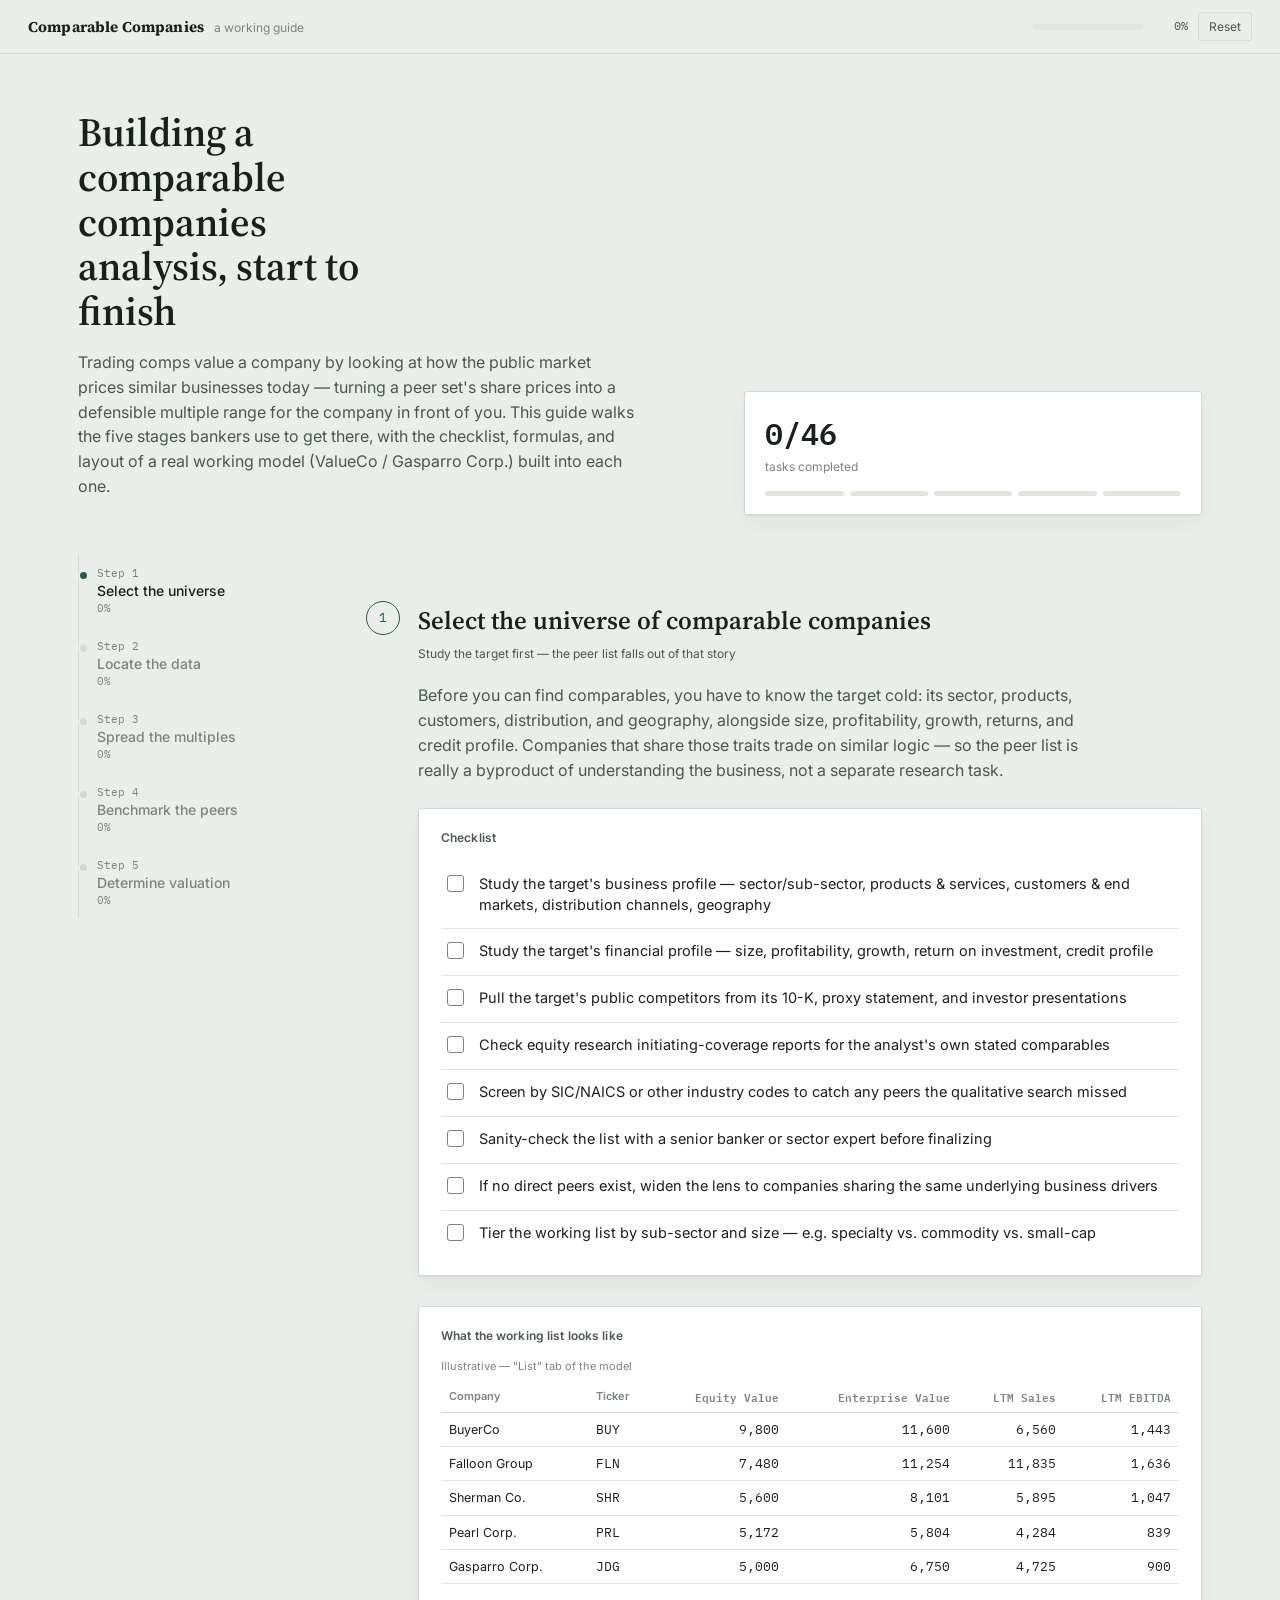
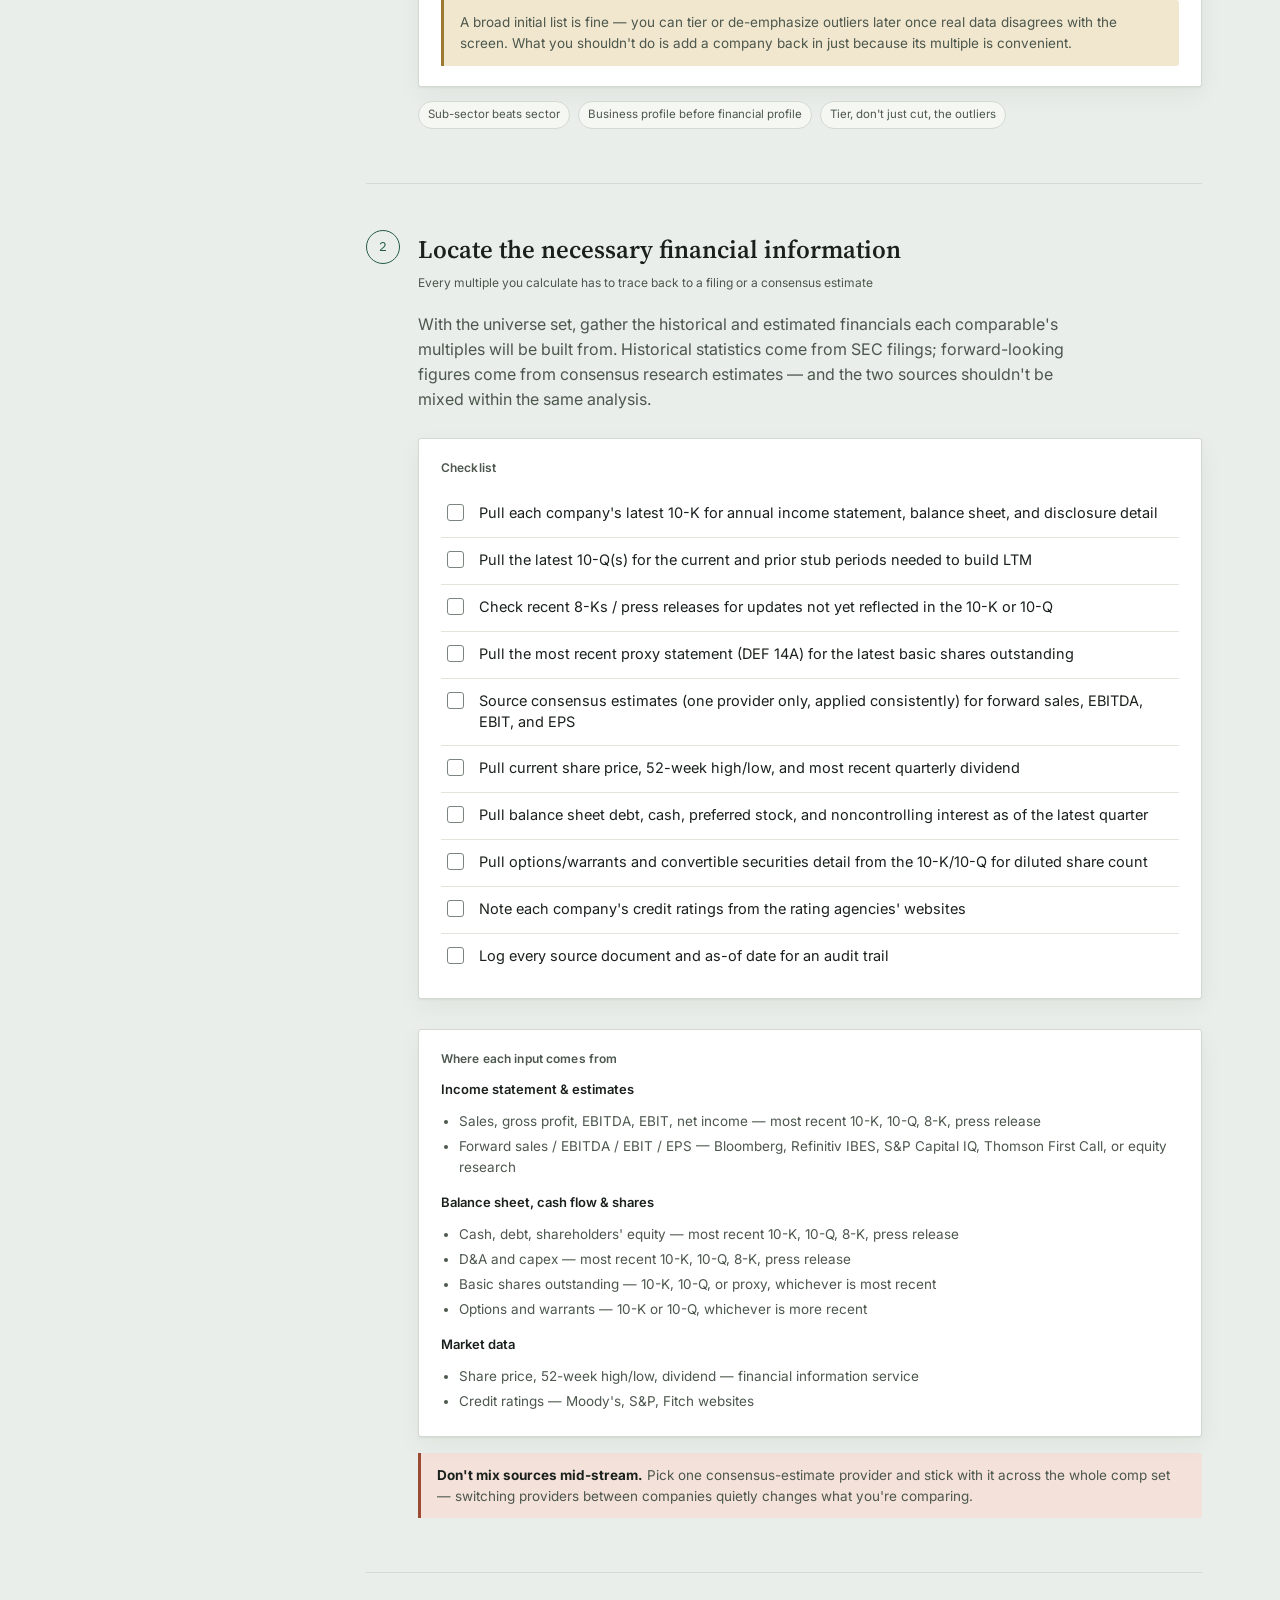
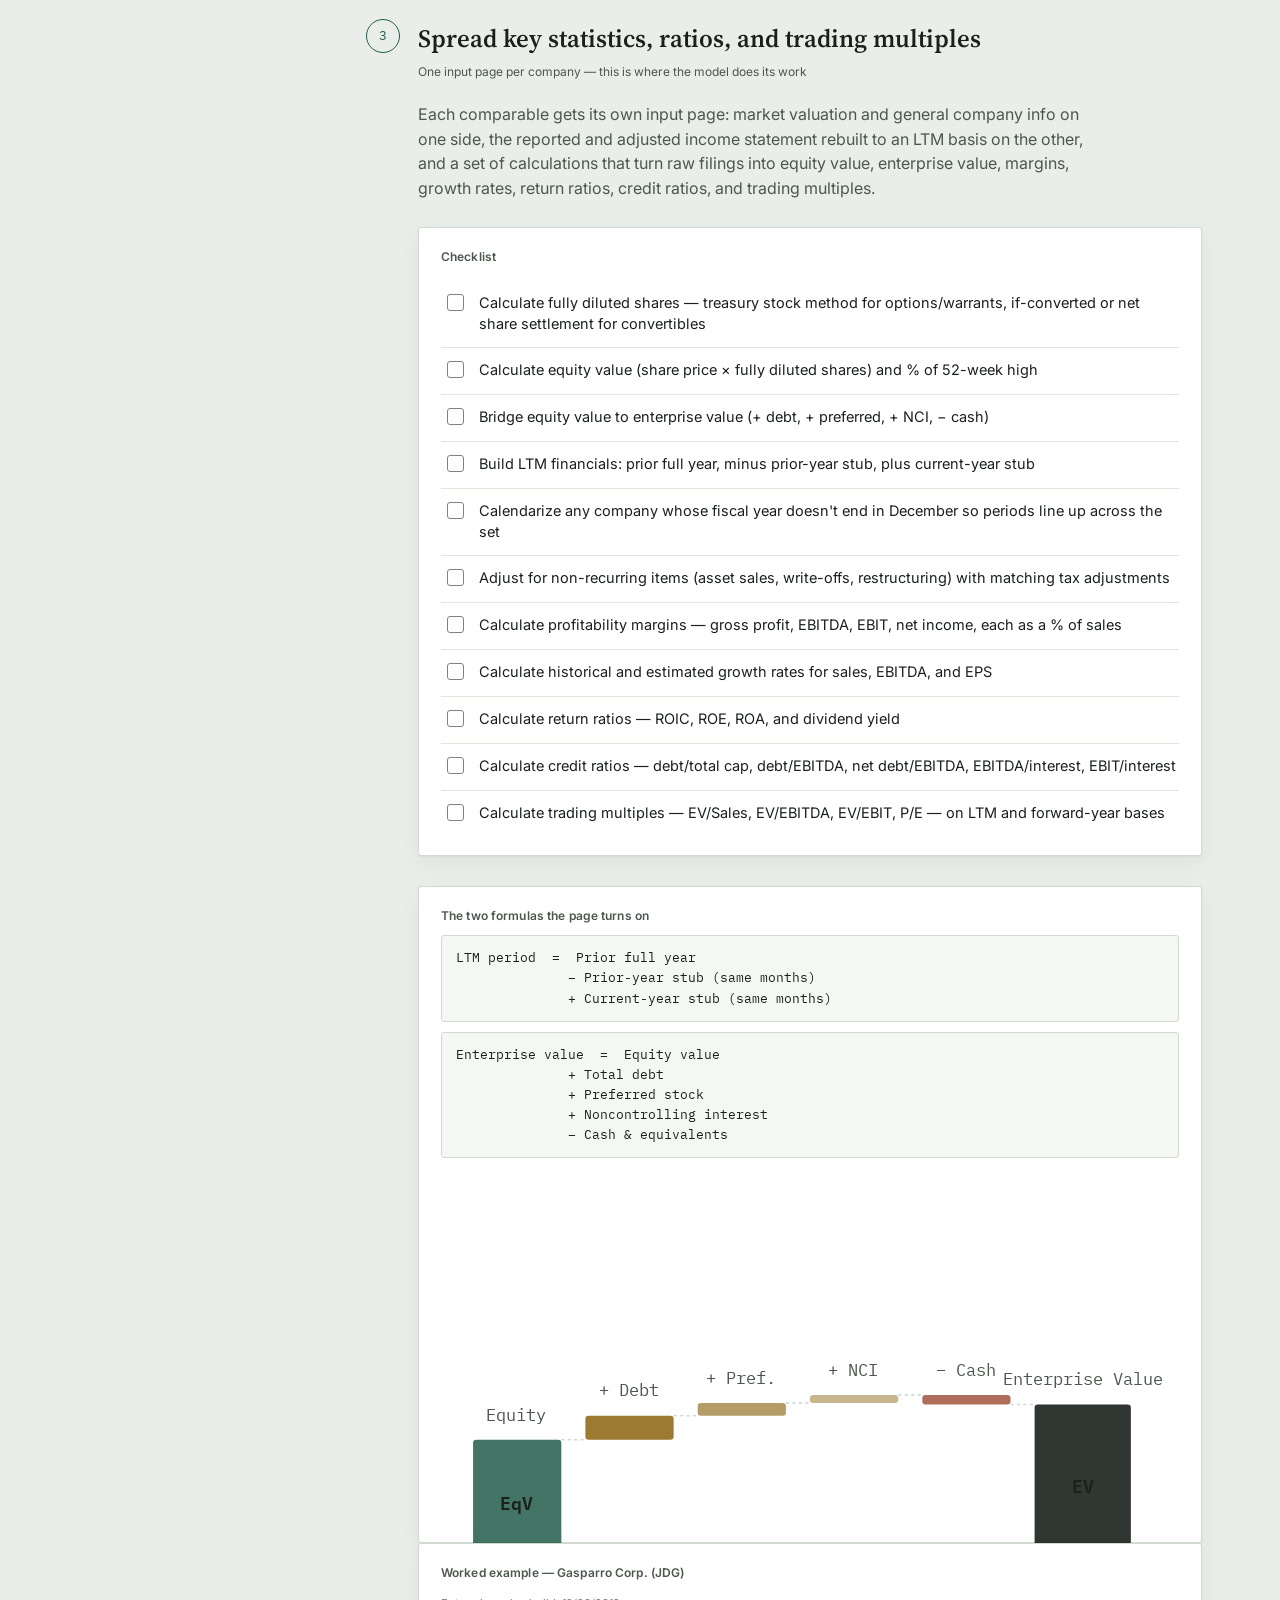
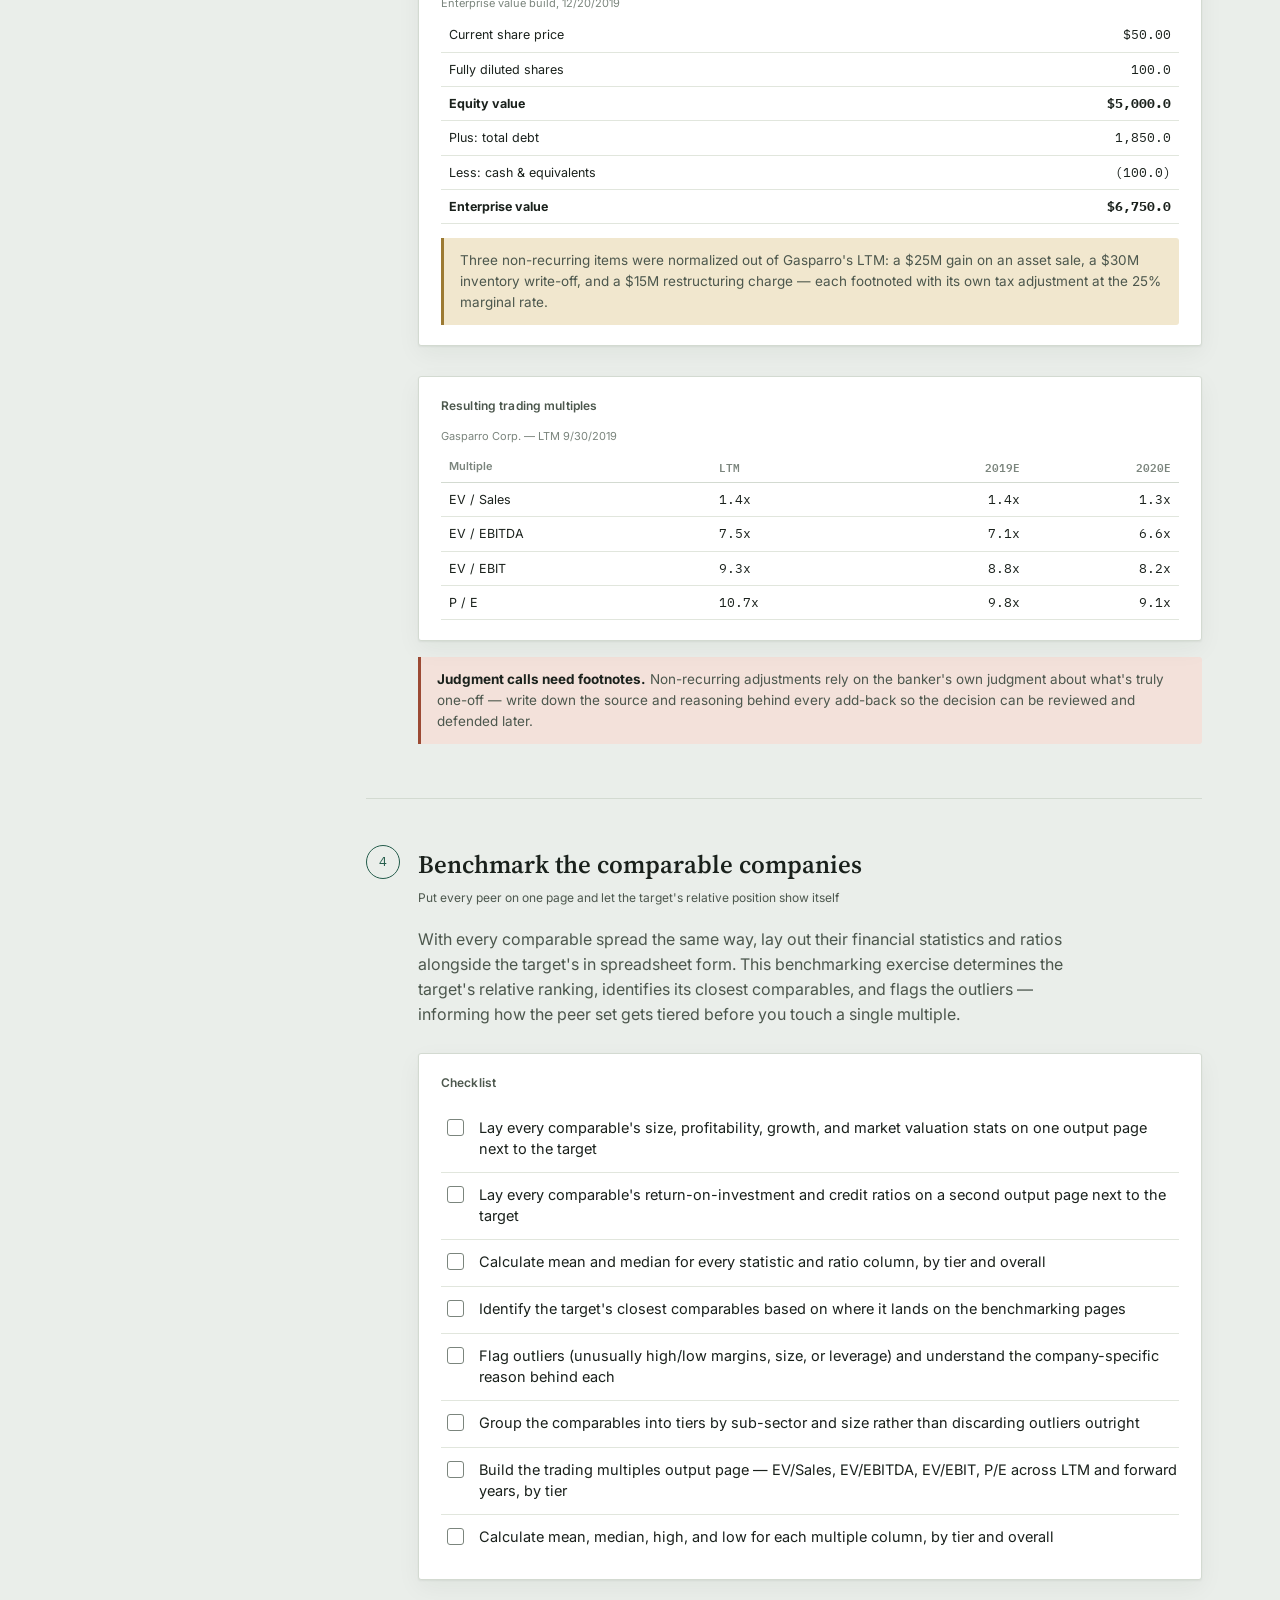
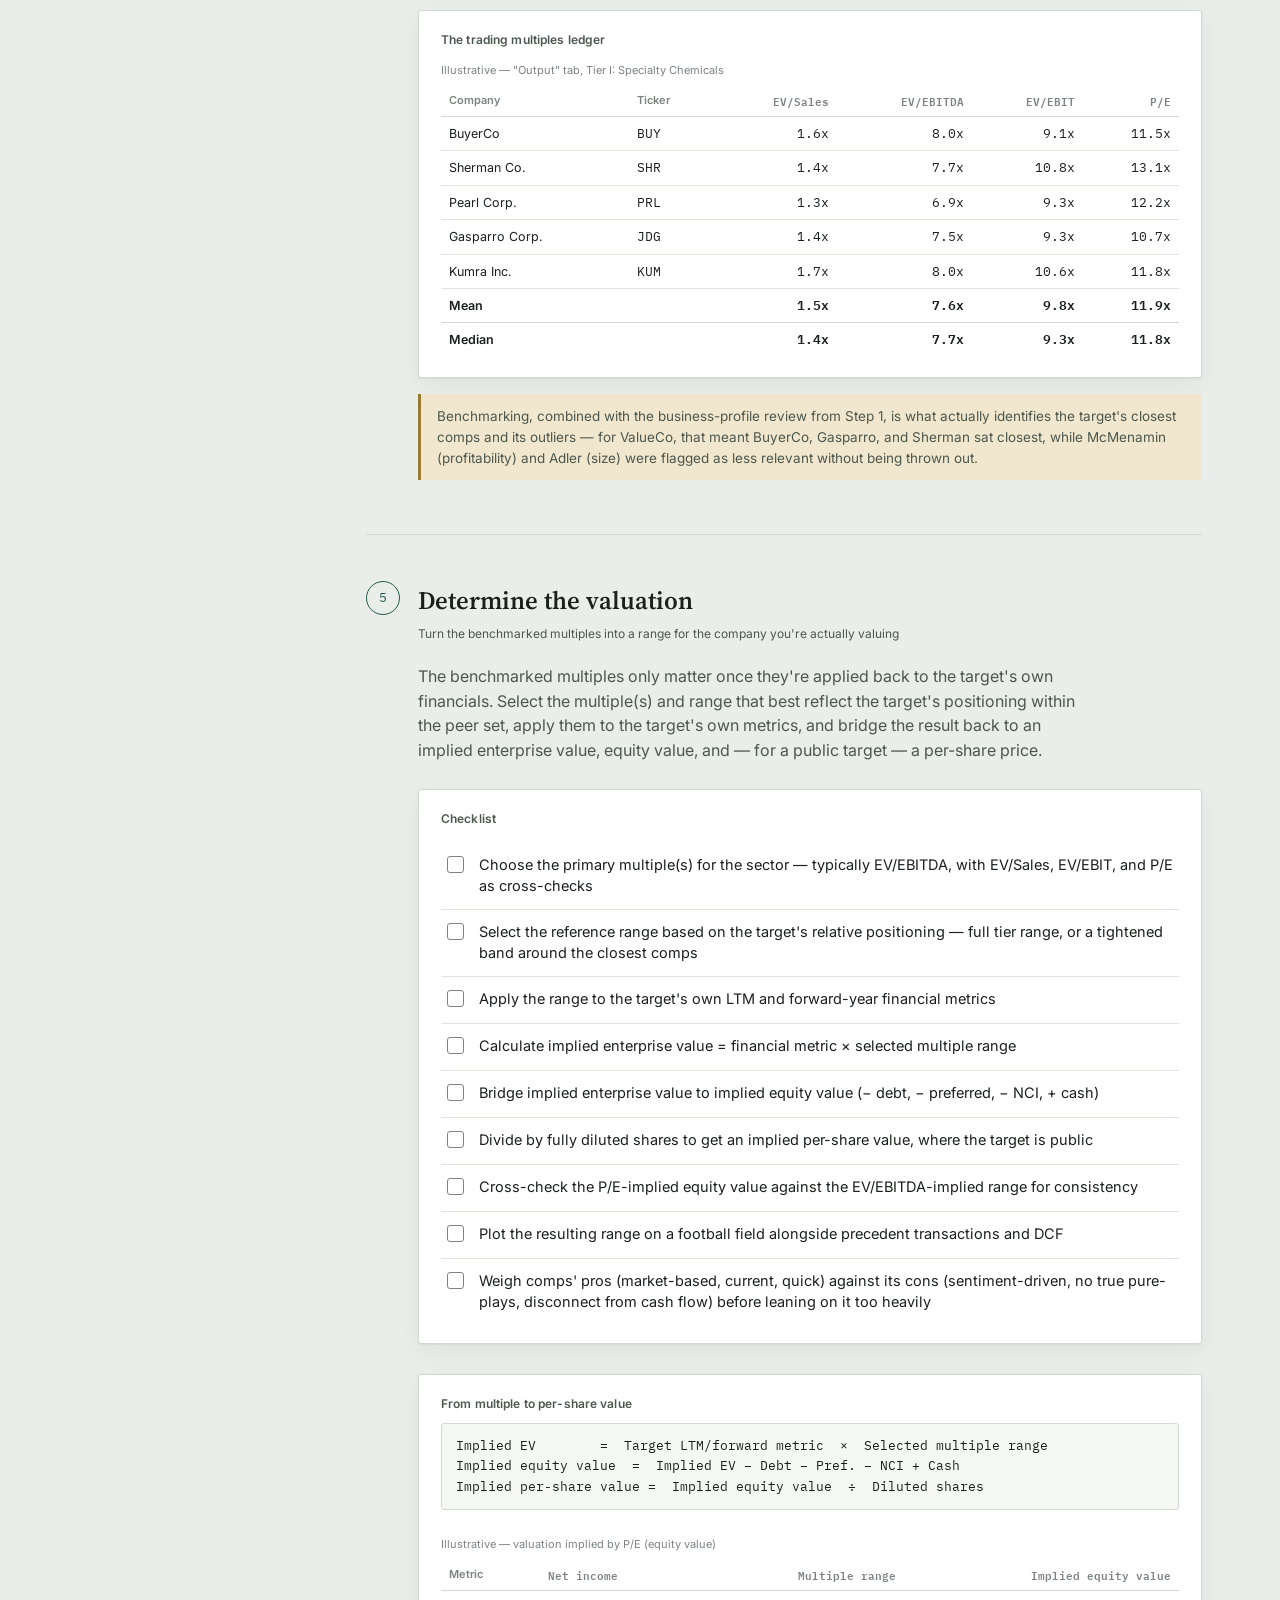
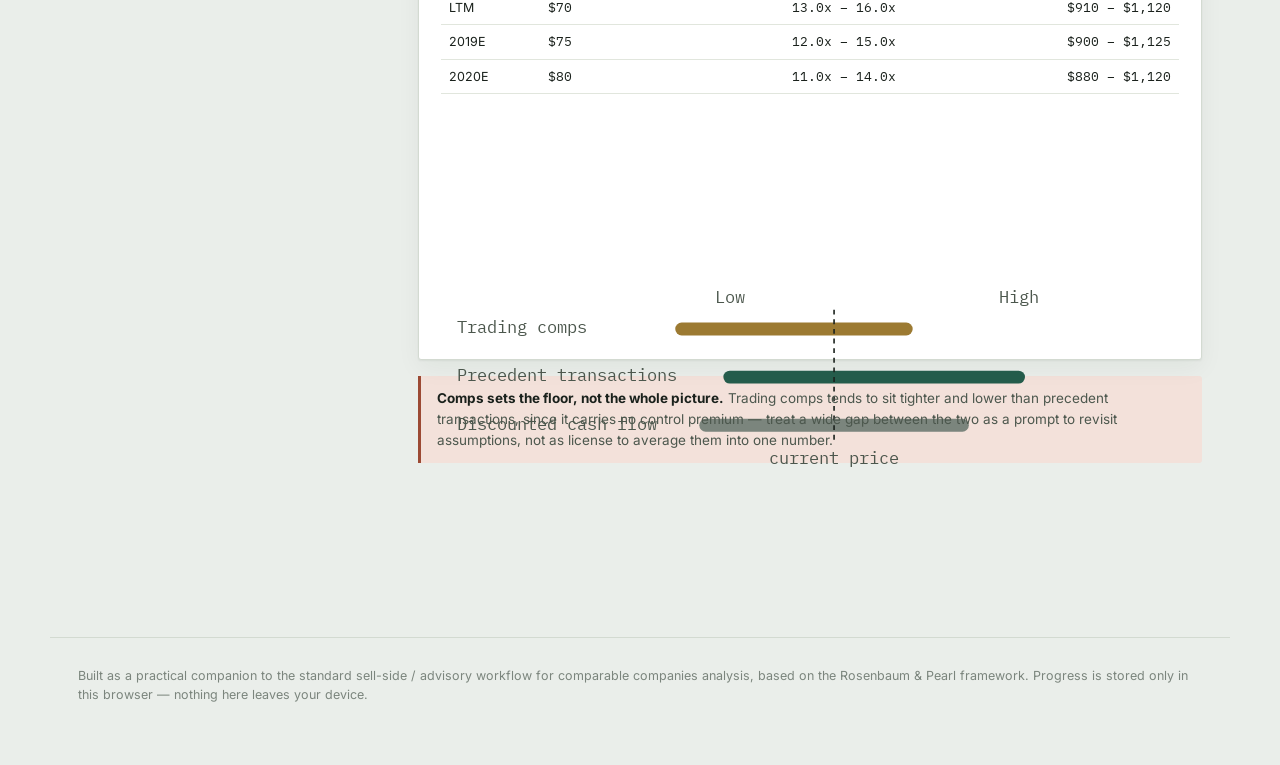
==== cca.html @ f73777c7 "Add files via upload" ====
<!DOCTYPE html>
<html lang="en">
<head>
<meta charset="UTF-8">
<meta name="viewport" content="width=device-width, initial-scale=1.0">
<title>Comparable Companies Analysis — A Working Guide</title>
<link rel="preconnect" href="https://fonts.googleapis.com">
<link rel="preconnect" href="https://fonts.gstatic.com" crossorigin>
<link href="https://fonts.googleapis.com/css2?family=Source+Serif+4:opsz,wght@8..60,400;8..60,500;8..60,600;8..60,700&family=IBM+Plex+Mono:wght@400;500;600&family=Inter:wght@400;500;600;700&display=swap" rel="stylesheet">
<style>

  :root{
    --paper:      #EAEEEA;
    --paper-2:    #F5F7F3;
    --panel:      #FFFFFF;
    --ink:        #1A211C;
    --ink-soft:   #4C574D;
    --muted:      #7B857D;
    --line:       #D3DAD1;
    --line-soft:  #E1E6DD;
    --accent:     #245C4B;
    --accent-ink: #FFFFFF;
    --accent-soft:#DCE9E2;
    --gold:       #9C7A32;
    --gold-soft:  #F1E7CE;
    --rust:       #9C4A34;
    --rust-soft:  #F3E1DA;
    --shadow:     0 1px 2px rgba(20,30,22,.06), 0 8px 24px rgba(20,30,22,.05);
    --radius:     3px;
  }

  :root:not([data-theme="light"]){
    @media (prefers-color-scheme: dark){
      --paper:      #12160F;
      --paper-2:    #171C15;
      --panel:      #1B211A;
      --ink:        #EAEFE8;
      --ink-soft:   #B7C1B4;
      --muted:      #7F8A7D;
      --line:       #2A322A;
      --line-soft:  #232A21;
      --accent:     #6FBE9F;
      --accent-ink: #0E1310;
      --accent-soft:#1F3D33;
      --gold:       #D3B15F;
      --gold-soft:  #332A15;
      --rust:       #D98E75;
      --rust-soft:  #3A241C;
      --shadow:     0 1px 2px rgba(0,0,0,.4), 0 8px 24px rgba(0,0,0,.35);
    }
  }
  :root[data-theme="dark"]{
    --paper:      #12160F;
    --paper-2:    #171C15;
    --panel:      #1B211A;
    --ink:        #EAEFE8;
    --ink-soft:   #B7C1B4;
    --muted:      #7F8A7D;
    --line:       #2A322A;
    --line-soft:  #232A21;
    --accent:     #6FBE9F;
    --accent-ink: #0E1310;
    --accent-soft:#1F3D33;
    --gold:       #D3B15F;
    --gold-soft:  #332A15;
    --rust:       #D98E75;
    --rust-soft:  #3A241C;
    --shadow:     0 1px 2px rgba(0,0,0,.4), 0 8px 24px rgba(0,0,0,.35);
  }

  *{ box-sizing: border-box; }
  html{ scroll-behavior: smooth; }
  body{
    margin:0;
    background: var(--paper);
    color: var(--ink);
    font-family: 'Inter', -apple-system, BlinkMacSystemFont, sans-serif;
    line-height: 1.55;
    -webkit-font-smoothing: antialiased;
  }
  ::selection{ background: var(--accent-soft); }

  h1,h2,h3,h4{
    font-family: 'Source Serif 4', Georgia, 'Times New Roman', serif;
    font-weight: 600;
    color: var(--ink);
    margin: 0;
  }
  .mono{
    font-family: 'IBM Plex Mono', ui-monospace, Menlo, Consolas, monospace;
    font-variant-numeric: tabular-nums;
  }
  a{ color: var(--accent); }
  button{ font-family: inherit; }

  /* ---------- top bar ---------- */
  .topbar{
    position: sticky; top:0; z-index: 50;
    display:flex; align-items:center; justify-content:space-between;
    gap: 16px;
    padding: 12px 28px;
    background: color-mix(in srgb, var(--paper) 88%, transparent);
    backdrop-filter: blur(8px);
    border-bottom: 1px solid var(--line);
  }
  .topbar-brand{ display:flex; align-items:baseline; gap:10px; }
  .topbar-brand .mark{
    font-family:'Source Serif 4', serif; font-weight:700; font-size: 15px;
    letter-spacing: .01em;
  }
  .topbar-brand .sub{ font-size:12px; color: var(--muted); }
  .topbar-progress{ display:flex; align-items:center; gap:10px; min-width: 220px; }
  .topbar-progress .track{
    flex:1; height:6px; border-radius: 4px; background: var(--line-soft);
    overflow:hidden;
  }
  .topbar-progress .fill{
    height:100%; width:0%; background: var(--accent);
    transition: width .35s ease;
  }
  .topbar-progress .pct{ font-family:'IBM Plex Mono',monospace; font-size:12px; color: var(--ink-soft); min-width: 34px; text-align:right; }
  .reset-btn{
    border:1px solid var(--line); background: transparent; color: var(--ink-soft);
    font-size: 12px; padding: 6px 10px; border-radius: var(--radius); cursor:pointer;
  }
  .reset-btn:hover{ border-color: var(--muted); color: var(--ink); }

  /* ---------- hero ---------- */
  .hero{
    max-width: 1180px; margin: 0 auto; padding: 56px 28px 40px;
    display:grid; grid-template-columns: 1.35fr 1fr; gap: 48px; align-items:end;
  }
  .hero h1{ font-size: 40px; line-height:1.12; max-width: 15ch; }
  .hero .lede{
    margin-top: 16px; color: var(--ink-soft); font-size: 16px; max-width: 56ch;
  }
  .hero-stat{
    background: var(--panel); border:1px solid var(--line); border-radius: var(--radius);
    padding: 18px 20px; box-shadow: var(--shadow);
  }
  .hero-stat .ring-row{ display:flex; align-items:center; gap:16px; }
  .hero-stat .num{ font-family:'IBM Plex Mono',monospace; font-size:30px; font-weight:600; }
  .hero-stat .label{ font-size:12px; color: var(--muted); margin-top: 2px; }
  .hero-stat .steps-mini{ margin-top:14px; display:flex; gap:6px; }
  .hero-stat .steps-mini span{
    flex:1; height:5px; border-radius:3px; background: var(--line-soft);
  }
  .hero-stat .steps-mini span.done{ background: var(--accent); }

  /* ---------- layout ---------- */
  .layout{
    max-width: 1180px; margin: 0 auto; padding: 0 28px 120px;
    display:grid; grid-template-columns: 240px 1fr; gap: 48px;
    align-items:start;
  }
  nav.rail{
    position: sticky; top: 74px;
    display:flex; flex-direction:column; gap: 2px;
    border-left: 1px solid var(--line);
    padding-left: 18px;
  }
  nav.rail .rail-item{
    display:block; padding: 11px 0; cursor:pointer;
    border:none; background:none; text-align:left; width:100%;
    color: var(--muted); position:relative;
  }
  nav.rail .rail-item::before{
    content:""; position:absolute; left:-19px; top: 15px; width:7px; height:7px;
    border-radius:50%; background: var(--line); border: 2px solid var(--paper);
  }
  nav.rail .rail-item.active{ color: var(--ink); }
  nav.rail .rail-item.active::before{ background: var(--accent); }
  nav.rail .rail-item.complete::before{ background: var(--gold); }
  nav.rail .r-num{ font-family:'IBM Plex Mono',monospace; font-size:11px; color: var(--muted); display:block; }
  nav.rail .r-name{ font-size:14px; font-weight:500; display:block; margin-top:2px; }
  nav.rail .r-pct{ font-family:'IBM Plex Mono',monospace; font-size:11px; color: var(--muted); display:block; margin-top:2px;}

  main{ min-width:0; }

  section.step{
    padding: 46px 0 54px;
    border-bottom: 1px solid var(--line);
  }
  section.step:last-child{ border-bottom:none; }

  .step-head{ display:flex; gap: 18px; align-items:flex-start; }
  .step-badge{
    font-family:'IBM Plex Mono',monospace; font-size: 13px; color: var(--accent);
    border:1px solid var(--accent); border-radius: 50%;
    width: 34px; height:34px; display:flex; align-items:center; justify-content:center;
    flex: none;
  }
  .step-head h2{ font-size: 25px; }
  .step-tag{
    font-size: 12px; color: var(--ink-soft); margin-top: 5px;
  }

  .step-body{ margin-top: 20px; margin-left: 52px; }
  .step-body > p{ color: var(--ink-soft); max-width: 68ch; }

  .grid-2{ display:grid; grid-template-columns: 1fr; gap: 30px; margin-top: 26px; }

  .panel{
    background: var(--panel); border:1px solid var(--line); border-radius: var(--radius);
    box-shadow: var(--shadow); padding: 20px 22px;
  }
  .panel h4{ font-size: 12px; text-transform: none; letter-spacing:.01em; color: var(--ink-soft); font-family:'Inter',sans-serif; font-weight:600; }

  .checklist{ list-style:none; margin: 14px 0 0; padding:0; display:flex; flex-direction:column; gap: 2px; }
  .checklist li{ border-top: 1px solid var(--line-soft); }
  .checklist li:first-child{ border-top:none; }
  .checklist label{
    display:flex; gap: 12px; align-items:flex-start; padding: 11px 2px; cursor:pointer;
  }
  .checklist input[type=checkbox]{
    appearance:none; -webkit-appearance:none; width:17px; height:17px; margin-top:2px;
    border:1.5px solid var(--muted); border-radius: 3px; flex:none; position:relative; cursor:pointer;
    background: var(--panel);
  }
  .checklist input[type=checkbox]:checked{ background: var(--accent); border-color: var(--accent); }
  .checklist input[type=checkbox]:checked::after{
    content:""; position:absolute; left:4px; top:1px; width:5px; height:9px;
    border: solid var(--accent-ink); border-width: 0 2px 2px 0; transform: rotate(40deg);
  }
  .checklist .txt{ font-size:14.5px; line-height:1.45; color: var(--ink); }
  .checklist input:checked ~ .txt{ color: var(--muted); text-decoration: line-through; text-decoration-color: var(--line); }

  .callout{
    border-left: 3px solid var(--gold); background: var(--gold-soft);
    padding: 12px 16px; border-radius: 0 var(--radius) var(--radius) 0;
    font-size: 13.5px; color: var(--ink-soft); margin-top:16px;
  }
  .callout b{ color: var(--ink); }
  .callout.warn{ border-left-color: var(--rust); background: var(--rust-soft); }

  .formula{
    font-family:'IBM Plex Mono',monospace; font-size: 13px; background: var(--paper-2);
    border:1px solid var(--line); border-radius: var(--radius); padding: 12px 14px;
    margin-top: 10px; color: var(--ink); overflow-x:auto; white-space:pre;
  }

  table.ledger{ width:100%; border-collapse: collapse; margin-top: 12px; font-size: 12.5px; }
  table.ledger caption{ text-align:left; font-size:11px; color:var(--muted); margin-bottom:6px; }
  table.ledger th, table.ledger td{
    padding: 7px 8px; border-bottom: 1px solid var(--line-soft); text-align:right; white-space:nowrap;
  }
  table.ledger th:first-child, table.ledger td:first-child,
  table.ledger th:nth-child(2), table.ledger td:nth-child(2){ text-align:left; white-space:normal; }
  table.ledger thead th{ color: var(--muted); font-weight:600; font-size:11px; border-bottom:1px solid var(--line); }
  table.ledger tbody tr:hover{ background: var(--paper-2); }
  table.ledger tbody tr.tier td{ font-weight:600; background: var(--paper-2); color: var(--ink-soft); }
  table.ledger tfoot td{ font-weight:600; border-top: 1px solid var(--line); border-bottom:none; }
  table.ledger td.num, table.ledger th.num{ font-family:'IBM Plex Mono',monospace; }
  .scrollx{ overflow-x:auto; }

  .tag-row{ display:flex; flex-wrap:wrap; gap:8px; margin-top: 14px; }
  .tag{
    font-size:11.5px; padding: 4px 9px; border-radius: 20px; border:1px solid var(--line);
    color: var(--ink-soft); background: var(--paper-2);
  }

  .source-list{ margin: 12px 0 0; padding-left: 18px; color: var(--ink-soft); font-size: 13.5px; }
  .source-list li{ margin-bottom: 4px; }

  svg text{ font-family:'IBM Plex Mono', monospace; }

  footer{
    max-width: 1180px; margin: 0 auto; padding: 28px 28px 60px; color: var(--muted); font-size:12.5px;
    border-top: 1px solid var(--line);
  }

  @media (max-width: 860px){
    .hero{ grid-template-columns: 1fr; padding-top: 34px; }
    .layout{ grid-template-columns: 1fr; }
    nav.rail{
      position: static; flex-direction:row; overflow-x:auto; border-left:none;
      padding-left:0; border-bottom:1px solid var(--line); padding-bottom: 10px; gap: 18px;
    }
    nav.rail .rail-item{ flex:none; padding: 4px 0; }
    nav.rail .rail-item::before{ left:-12px; top: 7px; }
    .step-body{ margin-left: 0; }
    .hero h1{ font-size:30px; }
  }
</style>
</head>
<body>

<div class="topbar">
  <div class="topbar-brand">
    <span class="mark">Comparable Companies</span>
    <span class="sub">a working guide</span>
  </div>
  <div class="topbar-progress">
    <div class="track"><div class="fill" id="topFill"></div></div>
    <span class="pct mono" id="topPct">0%</span>
    <button class="reset-btn" id="resetBtn" title="Clear all checked items">Reset</button>
  </div>
</div>

<div class="hero">
  <div>
    <h1>Building a comparable companies analysis, start to finish</h1>
    <p class="lede">Trading comps value a company by looking at how the public market prices similar businesses today — turning a peer set's share prices into a defensible multiple range for the company in front of you. This guide walks the five stages bankers use to get there, with the checklist, formulas, and layout of a real working model (ValueCo / Gasparro Corp.) built into each one.</p>
  </div>
  <div class="hero-stat">
    <div class="ring-row">
      <div>
        <div class="num mono"><span id="doneCount">0</span>/<span id="totalCount">0</span></div>
        <div class="label">tasks completed</div>
      </div>
    </div>
    <div class="steps-mini" id="stepsMini"></div>
  </div>
</div>

<div class="layout">
  <nav class="rail" id="rail"></nav>

  <main id="main">

    <!-- STEP 1 -->
    <section class="step" id="step-1" data-step="1">
      <div class="step-head">
        <div class="step-badge">1</div>
        <div>
          <h2>Select the universe of comparable companies</h2>
          <div class="step-tag">Study the target first — the peer list falls out of that story</div>
        </div>
      </div>
      <div class="step-body">
        <p>Before you can find comparables, you have to know the target cold: its sector, products, customers, distribution, and geography, alongside size, profitability, growth, returns, and credit profile. Companies that share those traits trade on similar logic — so the peer list is really a byproduct of understanding the business, not a separate research task.</p>

        <div class="grid-2">
          <div class="panel">
            <h4>Checklist</h4>
            <ul class="checklist" data-step="1">
              <li><label><input type="checkbox" data-id="s1-1"><span class="txt">Study the target's business profile — sector/sub-sector, products &amp; services, customers &amp; end markets, distribution channels, geography</span></label></li>
              <li><label><input type="checkbox" data-id="s1-2"><span class="txt">Study the target's financial profile — size, profitability, growth, return on investment, credit profile</span></label></li>
              <li><label><input type="checkbox" data-id="s1-3"><span class="txt">Pull the target's public competitors from its 10-K, proxy statement, and investor presentations</span></label></li>
              <li><label><input type="checkbox" data-id="s1-4"><span class="txt">Check equity research initiating-coverage reports for the analyst's own stated comparables</span></label></li>
              <li><label><input type="checkbox" data-id="s1-5"><span class="txt">Screen by SIC/NAICS or other industry codes to catch any peers the qualitative search missed</span></label></li>
              <li><label><input type="checkbox" data-id="s1-6"><span class="txt">Sanity-check the list with a senior banker or sector expert before finalizing</span></label></li>
              <li><label><input type="checkbox" data-id="s1-7"><span class="txt">If no direct peers exist, widen the lens to companies sharing the same underlying business drivers</span></label></li>
              <li><label><input type="checkbox" data-id="s1-8"><span class="txt">Tier the working list by sub-sector and size — e.g. specialty vs. commodity vs. small-cap</span></label></li>
            </ul>
          </div>
          <div class="panel">
            <h4>What the working list looks like</h4>
            <div class="scrollx">
              <table class="ledger">
                <caption>Illustrative — "List" tab of the model</caption>
                <thead>
                  <tr><th>Company</th><th>Ticker</th><th class="num">Equity Value</th><th class="num">Enterprise Value</th><th class="num">LTM Sales</th><th class="num">LTM EBITDA</th></tr>
                </thead>
                <tbody>
                  <tr><td>BuyerCo</td><td class="mono">BUY</td><td class="num">9,800</td><td class="num">11,600</td><td class="num">6,560</td><td class="num">1,443</td></tr>
                  <tr><td>Falloon Group</td><td class="mono">FLN</td><td class="num">7,480</td><td class="num">11,254</td><td class="num">11,835</td><td class="num">1,636</td></tr>
                  <tr><td>Sherman Co.</td><td class="mono">SHR</td><td class="num">5,600</td><td class="num">8,101</td><td class="num">5,895</td><td class="num">1,047</td></tr>
                  <tr><td>Pearl Corp.</td><td class="mono">PRL</td><td class="num">5,172</td><td class="num">5,804</td><td class="num">4,284</td><td class="num">839</td></tr>
                  <tr><td>Gasparro Corp.</td><td class="mono">JDG</td><td class="num">5,000</td><td class="num">6,750</td><td class="num">4,725</td><td class="num">900</td></tr>
                </tbody>
              </table>
            </div>
            <div class="callout">A broad initial list is fine — you can tier or de-emphasize outliers later once real data disagrees with the screen. What you shouldn't do is add a company back in just because its multiple is convenient.</div>
          </div>
        </div>

        <div class="tag-row">
          <span class="tag">Sub-sector beats sector</span>
          <span class="tag">Business profile before financial profile</span>
          <span class="tag">Tier, don't just cut, the outliers</span>
        </div>
      </div>
    </section>

    <!-- STEP 2 -->
    <section class="step" id="step-2" data-step="2">
      <div class="step-head">
        <div class="step-badge">2</div>
        <div>
          <h2>Locate the necessary financial information</h2>
          <div class="step-tag">Every multiple you calculate has to trace back to a filing or a consensus estimate</div>
        </div>
      </div>
      <div class="step-body">
        <p>With the universe set, gather the historical and estimated financials each comparable's multiples will be built from. Historical statistics come from SEC filings; forward-looking figures come from consensus research estimates — and the two sources shouldn't be mixed within the same analysis.</p>

        <div class="grid-2">
          <div class="panel">
            <h4>Checklist</h4>
            <ul class="checklist" data-step="2">
              <li><label><input type="checkbox" data-id="s2-1"><span class="txt">Pull each company's latest 10-K for annual income statement, balance sheet, and disclosure detail</span></label></li>
              <li><label><input type="checkbox" data-id="s2-2"><span class="txt">Pull the latest 10-Q(s) for the current and prior stub periods needed to build LTM</span></label></li>
              <li><label><input type="checkbox" data-id="s2-3"><span class="txt">Check recent 8-Ks / press releases for updates not yet reflected in the 10-K or 10-Q</span></label></li>
              <li><label><input type="checkbox" data-id="s2-4"><span class="txt">Pull the most recent proxy statement (DEF 14A) for the latest basic shares outstanding</span></label></li>
              <li><label><input type="checkbox" data-id="s2-5"><span class="txt">Source consensus estimates (one provider only, applied consistently) for forward sales, EBITDA, EBIT, and EPS</span></label></li>
              <li><label><input type="checkbox" data-id="s2-6"><span class="txt">Pull current share price, 52-week high/low, and most recent quarterly dividend</span></label></li>
              <li><label><input type="checkbox" data-id="s2-7"><span class="txt">Pull balance sheet debt, cash, preferred stock, and noncontrolling interest as of the latest quarter</span></label></li>
              <li><label><input type="checkbox" data-id="s2-8"><span class="txt">Pull options/warrants and convertible securities detail from the 10-K/10-Q for diluted share count</span></label></li>
              <li><label><input type="checkbox" data-id="s2-9"><span class="txt">Note each company's credit ratings from the rating agencies' websites</span></label></li>
              <li><label><input type="checkbox" data-id="s2-10"><span class="txt">Log every source document and as-of date for an audit trail</span></label></li>
            </ul>
          </div>
          <div class="panel">
            <h4>Where each input comes from</h4>
            <div style="margin-top:10px;">
              <div style="font-size:13px; font-weight:600;">Income statement &amp; estimates</div>
              <ul class="source-list">
                <li>Sales, gross profit, EBITDA, EBIT, net income — most recent 10-K, 10-Q, 8-K, press release</li>
                <li>Forward sales / EBITDA / EBIT / EPS — Bloomberg, Refinitiv IBES, S&amp;P Capital IQ, Thomson First Call, or equity research</li>
              </ul>
              <div style="font-size:13px; font-weight:600; margin-top:14px;">Balance sheet, cash flow &amp; shares</div>
              <ul class="source-list">
                <li>Cash, debt, shareholders' equity — most recent 10-K, 10-Q, 8-K, press release</li>
                <li>D&amp;A and capex — most recent 10-K, 10-Q, 8-K, press release</li>
                <li>Basic shares outstanding — 10-K, 10-Q, or proxy, whichever is most recent</li>
                <li>Options and warrants — 10-K or 10-Q, whichever is more recent</li>
              </ul>
              <div style="font-size:13px; font-weight:600; margin-top:14px;">Market data</div>
              <ul class="source-list">
                <li>Share price, 52-week high/low, dividend — financial information service</li>
                <li>Credit ratings — Moody's, S&amp;P, Fitch websites</li>
              </ul>
            </div>
          </div>
        </div>

        <div class="callout warn"><b>Don't mix sources mid-stream.</b> Pick one consensus-estimate provider and stick with it across the whole comp set — switching providers between companies quietly changes what you're comparing.</div>
      </div>
    </section>

    <!-- STEP 3 -->
    <section class="step" id="step-3" data-step="3">
      <div class="step-head">
        <div class="step-badge">3</div>
        <div>
          <h2>Spread key statistics, ratios, and trading multiples</h2>
          <div class="step-tag">One input page per company — this is where the model does its work</div>
        </div>
      </div>
      <div class="step-body">
        <p>Each comparable gets its own input page: market valuation and general company info on one side, the reported and adjusted income statement rebuilt to an LTM basis on the other, and a set of calculations that turn raw filings into equity value, enterprise value, margins, growth rates, return ratios, credit ratios, and trading multiples.</p>

        <div class="grid-2">
          <div class="panel">
            <h4>Checklist</h4>
            <ul class="checklist" data-step="3">
              <li><label><input type="checkbox" data-id="s3-1"><span class="txt">Calculate fully diluted shares — treasury stock method for options/warrants, if-converted or net share settlement for convertibles</span></label></li>
              <li><label><input type="checkbox" data-id="s3-2"><span class="txt">Calculate equity value (share price × fully diluted shares) and % of 52-week high</span></label></li>
              <li><label><input type="checkbox" data-id="s3-3"><span class="txt">Bridge equity value to enterprise value (+ debt, + preferred, + NCI, − cash)</span></label></li>
              <li><label><input type="checkbox" data-id="s3-4"><span class="txt">Build LTM financials: prior full year, minus prior-year stub, plus current-year stub</span></label></li>
              <li><label><input type="checkbox" data-id="s3-5"><span class="txt">Calendarize any company whose fiscal year doesn't end in December so periods line up across the set</span></label></li>
              <li><label><input type="checkbox" data-id="s3-6"><span class="txt">Adjust for non-recurring items (asset sales, write-offs, restructuring) with matching tax adjustments</span></label></li>
              <li><label><input type="checkbox" data-id="s3-7"><span class="txt">Calculate profitability margins — gross profit, EBITDA, EBIT, net income, each as a % of sales</span></label></li>
              <li><label><input type="checkbox" data-id="s3-8"><span class="txt">Calculate historical and estimated growth rates for sales, EBITDA, and EPS</span></label></li>
              <li><label><input type="checkbox" data-id="s3-9"><span class="txt">Calculate return ratios — ROIC, ROE, ROA, and dividend yield</span></label></li>
              <li><label><input type="checkbox" data-id="s3-10"><span class="txt">Calculate credit ratios — debt/total cap, debt/EBITDA, net debt/EBITDA, EBITDA/interest, EBIT/interest</span></label></li>
              <li><label><input type="checkbox" data-id="s3-11"><span class="txt">Calculate trading multiples — EV/Sales, EV/EBITDA, EV/EBIT, P/E — on LTM and forward-year bases</span></label></li>
            </ul>
          </div>
          <div class="panel">
            <h4>The two formulas the page turns on</h4>
            <div class="formula">LTM period  =  Prior full year
              − Prior-year stub (same months)
              + Current-year stub (same months)</div>
            <div class="formula">Enterprise value  =  Equity value
              + Total debt
              + Preferred stock
              + Noncontrolling interest
              − Cash &amp; equivalents</div>
            <svg viewBox="0 -12 460 214" width="100%" height="auto" role="img" aria-label="Enterprise value bridge diagram" style="margin-top:14px;">
              <style>
                .bar-label{ font-size:10.5px; fill: var(--ink-soft); }
                .bar-val{ font-size:11px; font-weight:600; fill: var(--ink); }
              </style>
              <line x1="20" y1="150" x2="440" y2="150" stroke="var(--line)" stroke-width="1"/>
              <rect x="20" y="70" width="55" height="80" fill="var(--accent)" opacity="0.85" rx="2"/>
              <text x="47" y="58" text-anchor="middle" class="bar-label">Equity</text>
              <text x="47" y="114" text-anchor="middle" class="bar-val" fill="white">EqV</text>
              <line x1="75" y1="70" x2="90" y2="70" stroke="var(--line)" stroke-dasharray="2,2"/>
              <rect x="90" y="55" width="55" height="15" fill="var(--gold)" rx="2"/>
              <text x="117" y="43" text-anchor="middle" class="bar-label">+ Debt</text>
              <line x1="145" y1="55" x2="160" y2="55" stroke="var(--line)" stroke-dasharray="2,2"/>
              <rect x="160" y="47" width="55" height="8" fill="var(--gold)" opacity="0.75" rx="2"/>
              <text x="187" y="35" text-anchor="middle" class="bar-label">+ Pref.</text>
              <line x1="215" y1="47" x2="230" y2="47" stroke="var(--line)" stroke-dasharray="2,2"/>
              <rect x="230" y="42" width="55" height="5" fill="var(--gold)" opacity="0.55" rx="2"/>
              <text x="257" y="30" text-anchor="middle" class="bar-label">+ NCI</text>
              <line x1="285" y1="42" x2="300" y2="42" stroke="var(--line)" stroke-dasharray="2,2"/>
              <rect x="300" y="42" width="55" height="6" fill="var(--rust)" opacity="0.8" rx="2"/>
              <text x="327" y="30" text-anchor="middle" class="bar-label">− Cash</text>
              <line x1="355" y1="48" x2="370" y2="48" stroke="var(--line)" stroke-dasharray="2,2"/>
              <rect x="370" y="48" width="60" height="102" fill="var(--ink)" opacity="0.9" rx="2"/>
              <text x="400" y="36" text-anchor="middle" class="bar-label">Enterprise Value</text>
              <text x="400" y="103" text-anchor="middle" class="bar-val" fill="var(--paper)">EV</text>
            </svg>
          </div>
        </div>

        <div class="grid-2" style="margin-top:0;">
          <div class="panel">
            <h4>Worked example — Gasparro Corp. (JDG)</h4>
            <div class="scrollx">
              <table class="ledger">
                <caption>Enterprise value build, 12/20/2019</caption>
                <tbody>
                  <tr><td>Current share price</td><td></td><td class="num">$50.00</td></tr>
                  <tr><td>Fully diluted shares</td><td></td><td class="num">100.0</td></tr>
                  <tr><td><b>Equity value</b></td><td></td><td class="num"><b>$5,000.0</b></td></tr>
                  <tr><td>Plus: total debt</td><td></td><td class="num">1,850.0</td></tr>
                  <tr><td>Less: cash &amp; equivalents</td><td></td><td class="num">(100.0)</td></tr>
                  <tr><td><b>Enterprise value</b></td><td></td><td class="num"><b>$6,750.0</b></td></tr>
                </tbody>
              </table>
            </div>
            <div class="callout" style="margin-top:14px;">Three non-recurring items were normalized out of Gasparro's LTM: a $25M gain on an asset sale, a $30M inventory write-off, and a $15M restructuring charge — each footnoted with its own tax adjustment at the 25% marginal rate.</div>
          </div>
          <div class="panel">
            <h4>Resulting trading multiples</h4>
            <div class="scrollx">
              <table class="ledger">
                <caption>Gasparro Corp. — LTM 9/30/2019</caption>
                <thead>
                  <tr><th>Multiple</th><th class="num">LTM</th><th class="num">2019E</th><th class="num">2020E</th></tr>
                </thead>
                <tbody>
                  <tr><td>EV / Sales</td><td class="num">1.4x</td><td class="num">1.4x</td><td class="num">1.3x</td></tr>
                  <tr><td>EV / EBITDA</td><td class="num">7.5x</td><td class="num">7.1x</td><td class="num">6.6x</td></tr>
                  <tr><td>EV / EBIT</td><td class="num">9.3x</td><td class="num">8.8x</td><td class="num">8.2x</td></tr>
                  <tr><td>P / E</td><td class="num">10.7x</td><td class="num">9.8x</td><td class="num">9.1x</td></tr>
                </tbody>
              </table>
            </div>
          </div>
        </div>

        <div class="callout warn"><b>Judgment calls need footnotes.</b> Non-recurring adjustments rely on the banker's own judgment about what's truly one-off — write down the source and reasoning behind every add-back so the decision can be reviewed and defended later.</div>
      </div>
    </section>

    <!-- STEP 4 -->
    <section class="step" id="step-4" data-step="4">
      <div class="step-head">
        <div class="step-badge">4</div>
        <div>
          <h2>Benchmark the comparable companies</h2>
          <div class="step-tag">Put every peer on one page and let the target's relative position show itself</div>
        </div>
      </div>
      <div class="step-body">
        <p>With every comparable spread the same way, lay out their financial statistics and ratios alongside the target's in spreadsheet form. This benchmarking exercise determines the target's relative ranking, identifies its closest comparables, and flags the outliers — informing how the peer set gets tiered before you touch a single multiple.</p>

        <div class="grid-2">
          <div class="panel">
            <h4>Checklist</h4>
            <ul class="checklist" data-step="4">
              <li><label><input type="checkbox" data-id="s4-1"><span class="txt">Lay every comparable's size, profitability, growth, and market valuation stats on one output page next to the target</span></label></li>
              <li><label><input type="checkbox" data-id="s4-2"><span class="txt">Lay every comparable's return-on-investment and credit ratios on a second output page next to the target</span></label></li>
              <li><label><input type="checkbox" data-id="s4-3"><span class="txt">Calculate mean and median for every statistic and ratio column, by tier and overall</span></label></li>
              <li><label><input type="checkbox" data-id="s4-4"><span class="txt">Identify the target's closest comparables based on where it lands on the benchmarking pages</span></label></li>
              <li><label><input type="checkbox" data-id="s4-5"><span class="txt">Flag outliers (unusually high/low margins, size, or leverage) and understand the company-specific reason behind each</span></label></li>
              <li><label><input type="checkbox" data-id="s4-6"><span class="txt">Group the comparables into tiers by sub-sector and size rather than discarding outliers outright</span></label></li>
              <li><label><input type="checkbox" data-id="s4-7"><span class="txt">Build the trading multiples output page — EV/Sales, EV/EBITDA, EV/EBIT, P/E across LTM and forward years, by tier</span></label></li>
              <li><label><input type="checkbox" data-id="s4-8"><span class="txt">Calculate mean, median, high, and low for each multiple column, by tier and overall</span></label></li>
            </ul>
          </div>
          <div class="panel">
            <h4>The trading multiples ledger</h4>
            <div class="scrollx">
              <table class="ledger">
                <caption>Illustrative — "Output" tab, Tier I: Specialty Chemicals</caption>
                <thead>
                  <tr><th>Company</th><th>Ticker</th><th class="num">EV/Sales</th><th class="num">EV/EBITDA</th><th class="num">EV/EBIT</th><th class="num">P/E</th></tr>
                </thead>
                <tbody>
                  <tr><td>BuyerCo</td><td class="mono">BUY</td><td class="num">1.6x</td><td class="num">8.0x</td><td class="num">9.1x</td><td class="num">11.5x</td></tr>
                  <tr><td>Sherman Co.</td><td class="mono">SHR</td><td class="num">1.4x</td><td class="num">7.7x</td><td class="num">10.8x</td><td class="num">13.1x</td></tr>
                  <tr><td>Pearl Corp.</td><td class="mono">PRL</td><td class="num">1.3x</td><td class="num">6.9x</td><td class="num">9.3x</td><td class="num">12.2x</td></tr>
                  <tr><td>Gasparro Corp.</td><td class="mono">JDG</td><td class="num">1.4x</td><td class="num">7.5x</td><td class="num">9.3x</td><td class="num">10.7x</td></tr>
                  <tr><td>Kumra Inc.</td><td class="mono">KUM</td><td class="num">1.7x</td><td class="num">8.0x</td><td class="num">10.6x</td><td class="num">11.8x</td></tr>
                </tbody>
                <tfoot>
                  <tr><td>Mean</td><td></td><td class="num">1.5x</td><td class="num">7.6x</td><td class="num">9.8x</td><td class="num">11.9x</td></tr>
                  <tr><td>Median</td><td></td><td class="num">1.4x</td><td class="num">7.7x</td><td class="num">9.3x</td><td class="num">11.8x</td></tr>
                </tfoot>
              </table>
            </div>
          </div>
        </div>

        <div class="callout">Benchmarking, combined with the business-profile review from Step 1, is what actually identifies the target's closest comps and its outliers — for ValueCo, that meant BuyerCo, Gasparro, and Sherman sat closest, while McMenamin (profitability) and Adler (size) were flagged as less relevant without being thrown out.</div>
      </div>
    </section>

    <!-- STEP 5 -->
    <section class="step" id="step-5" data-step="5">
      <div class="step-head">
        <div class="step-badge">5</div>
        <div>
          <h2>Determine the valuation</h2>
          <div class="step-tag">Turn the benchmarked multiples into a range for the company you're actually valuing</div>
        </div>
      </div>
      <div class="step-body">
        <p>The benchmarked multiples only matter once they're applied back to the target's own financials. Select the multiple(s) and range that best reflect the target's positioning within the peer set, apply them to the target's own metrics, and bridge the result back to an implied enterprise value, equity value, and — for a public target — a per-share price.</p>

        <div class="grid-2">
          <div class="panel">
            <h4>Checklist</h4>
            <ul class="checklist" data-step="5">
              <li><label><input type="checkbox" data-id="s5-1"><span class="txt">Choose the primary multiple(s) for the sector — typically EV/EBITDA, with EV/Sales, EV/EBIT, and P/E as cross-checks</span></label></li>
              <li><label><input type="checkbox" data-id="s5-2"><span class="txt">Select the reference range based on the target's relative positioning — full tier range, or a tightened band around the closest comps</span></label></li>
              <li><label><input type="checkbox" data-id="s5-3"><span class="txt">Apply the range to the target's own LTM and forward-year financial metrics</span></label></li>
              <li><label><input type="checkbox" data-id="s5-4"><span class="txt">Calculate implied enterprise value = financial metric × selected multiple range</span></label></li>
              <li><label><input type="checkbox" data-id="s5-5"><span class="txt">Bridge implied enterprise value to implied equity value (− debt, − preferred, − NCI, + cash)</span></label></li>
              <li><label><input type="checkbox" data-id="s5-6"><span class="txt">Divide by fully diluted shares to get an implied per-share value, where the target is public</span></label></li>
              <li><label><input type="checkbox" data-id="s5-7"><span class="txt">Cross-check the P/E-implied equity value against the EV/EBITDA-implied range for consistency</span></label></li>
              <li><label><input type="checkbox" data-id="s5-8"><span class="txt">Plot the resulting range on a football field alongside precedent transactions and DCF</span></label></li>
              <li><label><input type="checkbox" data-id="s5-9"><span class="txt">Weigh comps' pros (market-based, current, quick) against its cons (sentiment-driven, no true pure-plays, disconnect from cash flow) before leaning on it too heavily</span></label></li>
            </ul>
          </div>
          <div class="panel">
            <h4>From multiple to per-share value</h4>
            <div class="formula">Implied EV        =  Target LTM/forward metric  ×  Selected multiple range
Implied equity value  =  Implied EV − Debt − Pref. − NCI + Cash
Implied per-share value =  Implied equity value  ÷  Diluted shares</div>
            <div class="scrollx" style="margin-top:14px;">
              <table class="ledger">
                <caption>Illustrative — valuation implied by P/E (equity value)</caption>
                <thead>
                  <tr><th>Metric</th><th class="num">Net income</th><th class="num">Multiple range</th><th class="num">Implied equity value</th></tr>
                </thead>
                <tbody>
                  <tr><td>LTM</td><td class="num">$70</td><td class="num">13.0x – 16.0x</td><td class="num">$910 – $1,120</td></tr>
                  <tr><td>2019E</td><td class="num">$75</td><td class="num">12.0x – 15.0x</td><td class="num">$900 – $1,125</td></tr>
                  <tr><td>2020E</td><td class="num">$80</td><td class="num">11.0x – 14.0x</td><td class="num">$880 – $1,120</td></tr>
                </tbody>
              </table>
            </div>
            <svg viewBox="0 -8 460 140" width="100%" height="auto" role="img" aria-label="Football field valuation range" style="margin-top:14px;">
              <text x="180" y="14" class="bar-label" text-anchor="middle">Low</text>
              <text x="360" y="14" class="bar-label" text-anchor="middle">High</text>
              <line x1="150" y1="30" x2="290" y2="30" stroke="var(--gold)" stroke-width="8" stroke-linecap="round"/>
              <text x="10" y="30" class="bar-label" dominant-baseline="middle">Trading comps</text>

              <line x1="180" y1="60" x2="360" y2="60" stroke="var(--accent)" stroke-width="8" stroke-linecap="round"/>
              <text x="10" y="60" class="bar-label" dominant-baseline="middle">Precedent transactions</text>

              <line x1="165" y1="90" x2="325" y2="90" stroke="var(--muted)" stroke-width="8" stroke-linecap="round"/>
              <text x="10" y="90" class="bar-label" dominant-baseline="middle">Discounted cash flow</text>

              <line x1="245" y1="18" x2="245" y2="100" stroke="var(--ink)" stroke-width="1" stroke-dasharray="3,3"/>
              <text x="245" y="114" text-anchor="middle" class="bar-label">current price</text>
            </svg>
          </div>
        </div>

        <div class="callout warn"><b>Comps sets the floor, not the whole picture.</b> Trading comps tends to sit tighter and lower than precedent transactions, since it carries no control premium — treat a wide gap between the two as a prompt to revisit assumptions, not as license to average them into one number.</div>
      </div>
    </section>

  </main>
</div>

<footer>
  Built as a practical companion to the standard sell-side / advisory workflow for comparable companies analysis, based on the Rosenbaum &amp; Pearl framework. Progress is stored only in this browser — nothing here leaves your device.
</footer>

<script>
(function(){
  var STEPS = [
    {id:1, name:"Select the universe"},
    {id:2, name:"Locate the data"},
    {id:3, name:"Spread the multiples"},
    {id:4, name:"Benchmark the peers"},
    {id:5, name:"Determine valuation"}
  ];
  var STORE_KEY = "cca-guide-progress-v1";

  function loadState(){
    try{
      var raw = localStorage.getItem(STORE_KEY);
      return raw ? JSON.parse(raw) : {};
    }catch(e){ return {}; }
  }
  function saveState(state){
    try{ localStorage.setItem(STORE_KEY, JSON.stringify(state)); }catch(e){}
  }

  var state = loadState();
  var allBoxes = Array.prototype.slice.call(document.querySelectorAll('.checklist input[type=checkbox]'));

  allBoxes.forEach(function(box){
    var id = box.getAttribute('data-id');
    if(state[id]) box.checked = true;
    box.addEventListener('change', function(){
      state[id] = box.checked;
      saveState(state);
      render();
    });
  });

  var rail = document.getElementById('rail');
  STEPS.forEach(function(s){
    var btn = document.createElement('button');
    btn.className = 'rail-item';
    btn.setAttribute('data-target', 'step-' + s.id);
    btn.innerHTML = '<span class="r-num mono">Step ' + s.id + '</span>' +
                    '<span class="r-name">' + s.name + '</span>' +
                    '<span class="r-pct mono" data-pct-for="'+s.id+'">0%</span>';
    btn.addEventListener('click', function(){
      var el = document.getElementById('step-' + s.id);
      if(el) el.scrollIntoView({behavior:'smooth', block:'start'});
    });
    rail.appendChild(btn);
  });

  var stepsMini = document.getElementById('stepsMini');
  STEPS.forEach(function(s){
    var span = document.createElement('span');
    span.setAttribute('data-mini-for', s.id);
    stepsMini.appendChild(span);
  });

  function render(){
    var total = allBoxes.length;
    var done = allBoxes.filter(function(b){ return b.checked; }).length;
    document.getElementById('doneCount').textContent = done;
    document.getElementById('totalCount').textContent = total;
    var pct = total ? Math.round(done/total*100) : 0;
    document.getElementById('topFill').style.width = pct + '%';
    document.getElementById('topPct').textContent = pct + '%';

    STEPS.forEach(function(s){
      var boxes = document.querySelectorAll('.checklist[data-step="'+s.id+'"] input[type=checkbox]');
      var t = boxes.length;
      var d = Array.prototype.filter.call(boxes, function(b){return b.checked;}).length;
      var p = t ? Math.round(d/t*100) : 0;
      var railItem = document.querySelector('.rail-item[data-target="step-'+s.id+'"]');
      var pctLabel = railItem ? railItem.querySelector('[data-pct-for="'+s.id+'"]') : null;
      if(pctLabel) pctLabel.textContent = p + '%';
      if(railItem){
        railItem.classList.toggle('complete', p === 100);
      }
      var mini = document.querySelector('[data-mini-for="'+s.id+'"]');
      if(mini) mini.classList.toggle('done', p === 100);
    });
  }

  var sections = STEPS.map(function(s){ return document.getElementById('step-' + s.id); });
  function onScroll(){
    var pos = window.scrollY + 140;
    var activeId = sections[0] ? sections[0].id : null;
    sections.forEach(function(sec){
      if(sec && sec.offsetTop <= pos) activeId = sec.id;
    });
    document.querySelectorAll('.rail-item').forEach(function(item){
      item.classList.toggle('active', item.getAttribute('data-target') === activeId);
    });
  }
  window.addEventListener('scroll', onScroll, {passive:true});

  document.getElementById('resetBtn').addEventListener('click', function(){
    if(!confirm('Clear all checked steps? This cannot be undone.')) return;
    allBoxes.forEach(function(b){ b.checked = false; });
    state = {};
    saveState(state);
    render();
  });

  render();
  onScroll();
})();
</script>

</body>
</html>
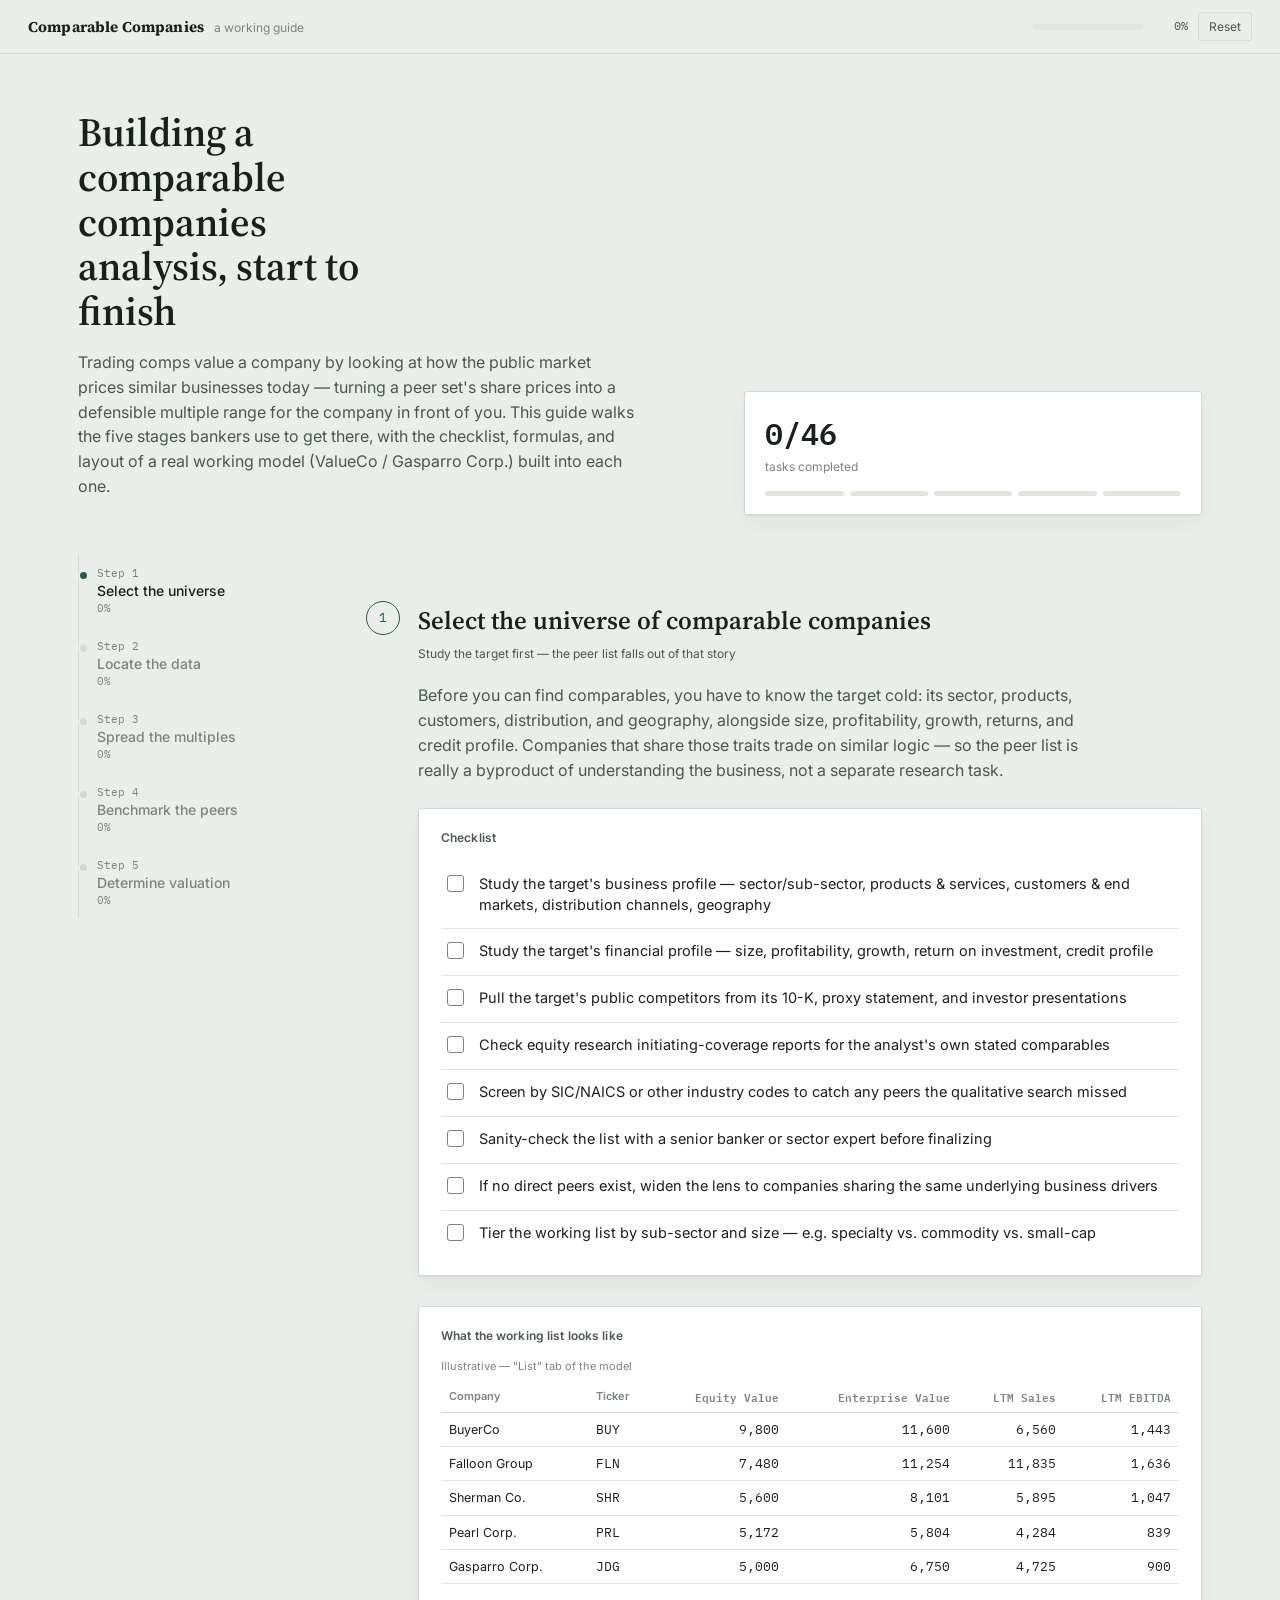
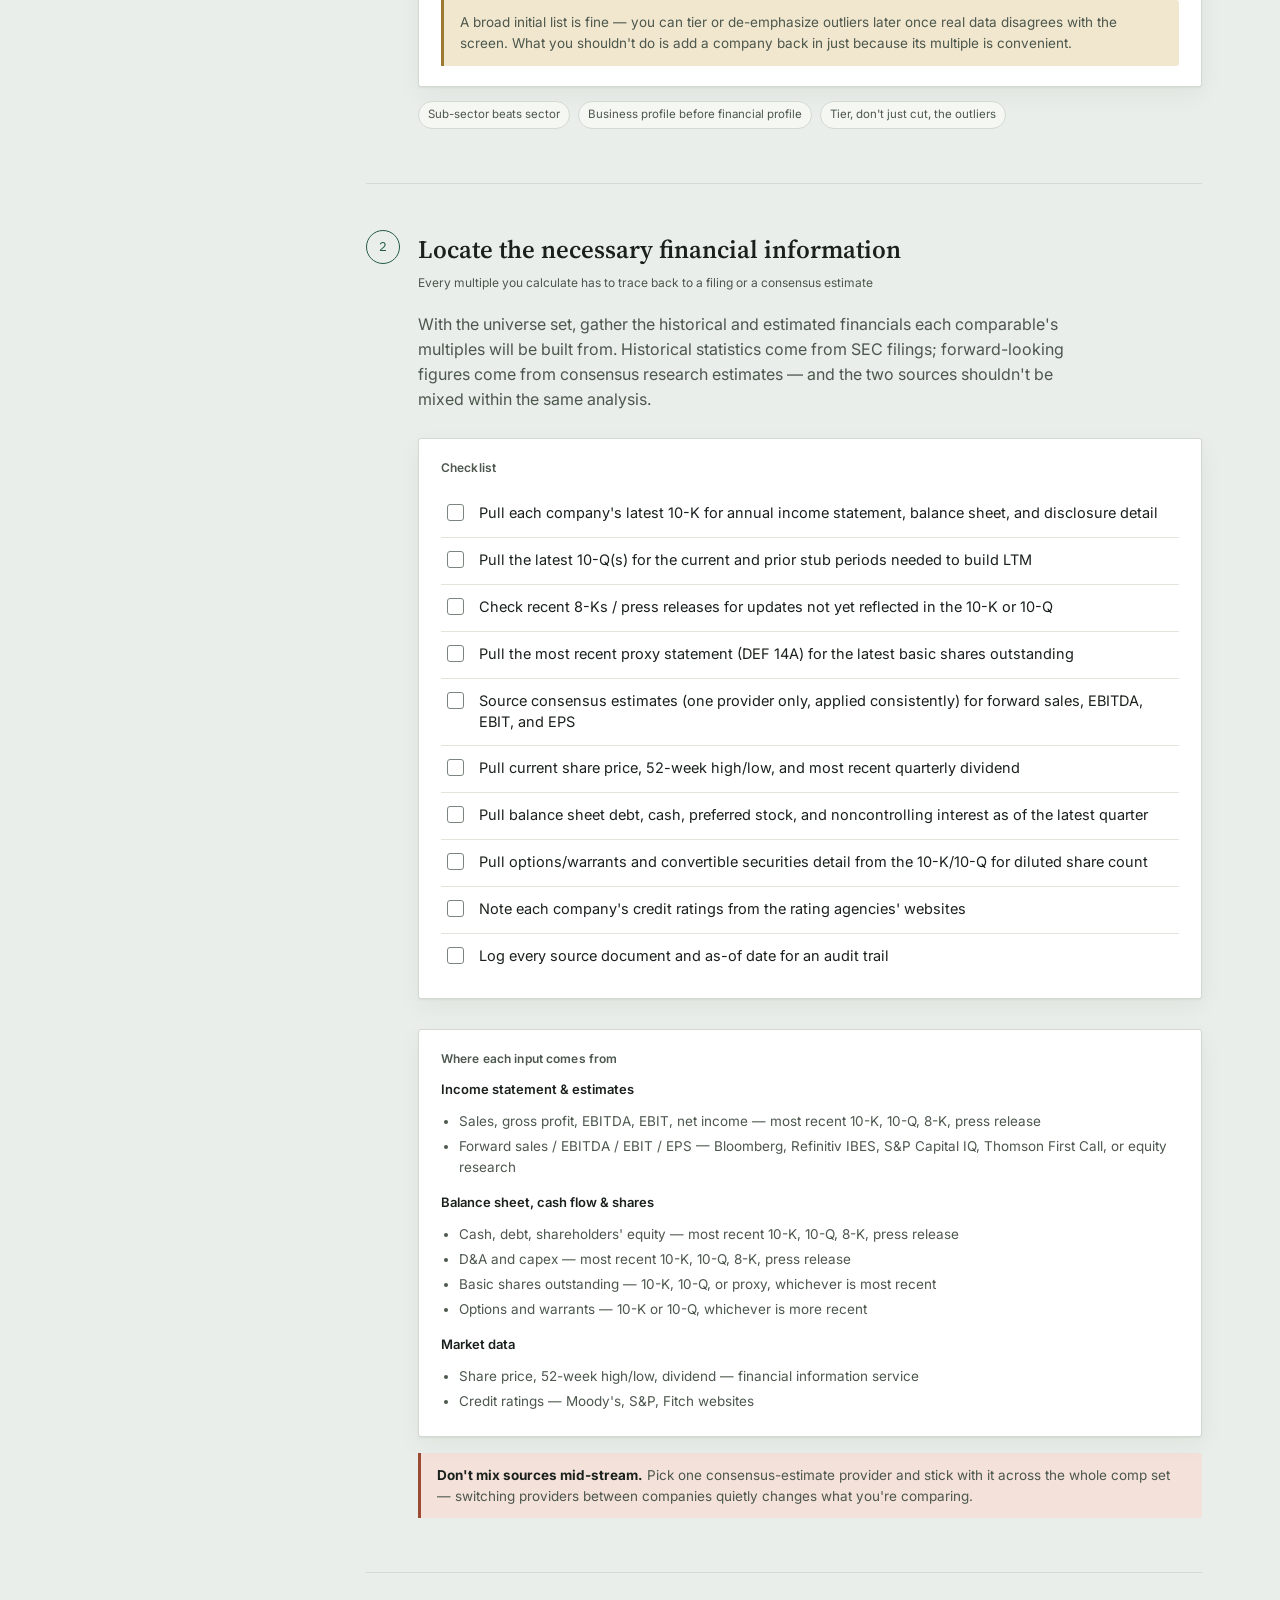
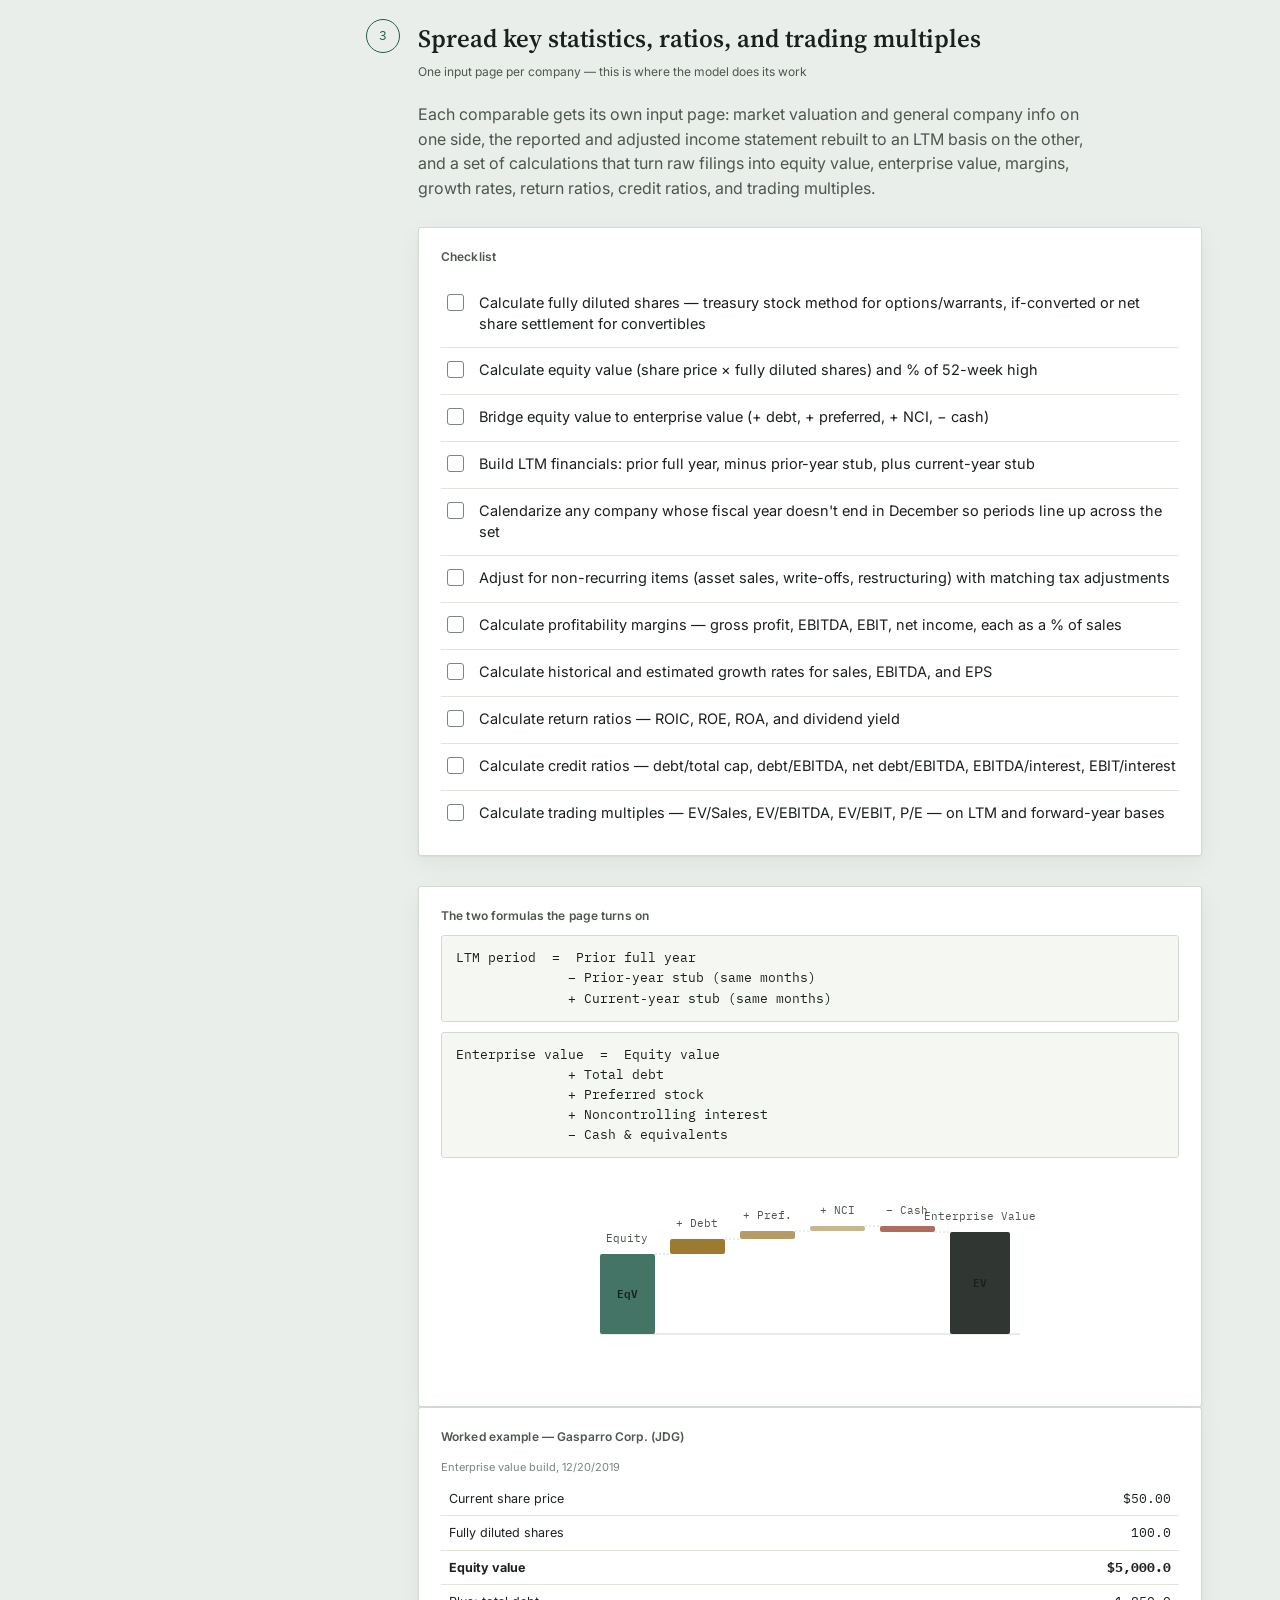
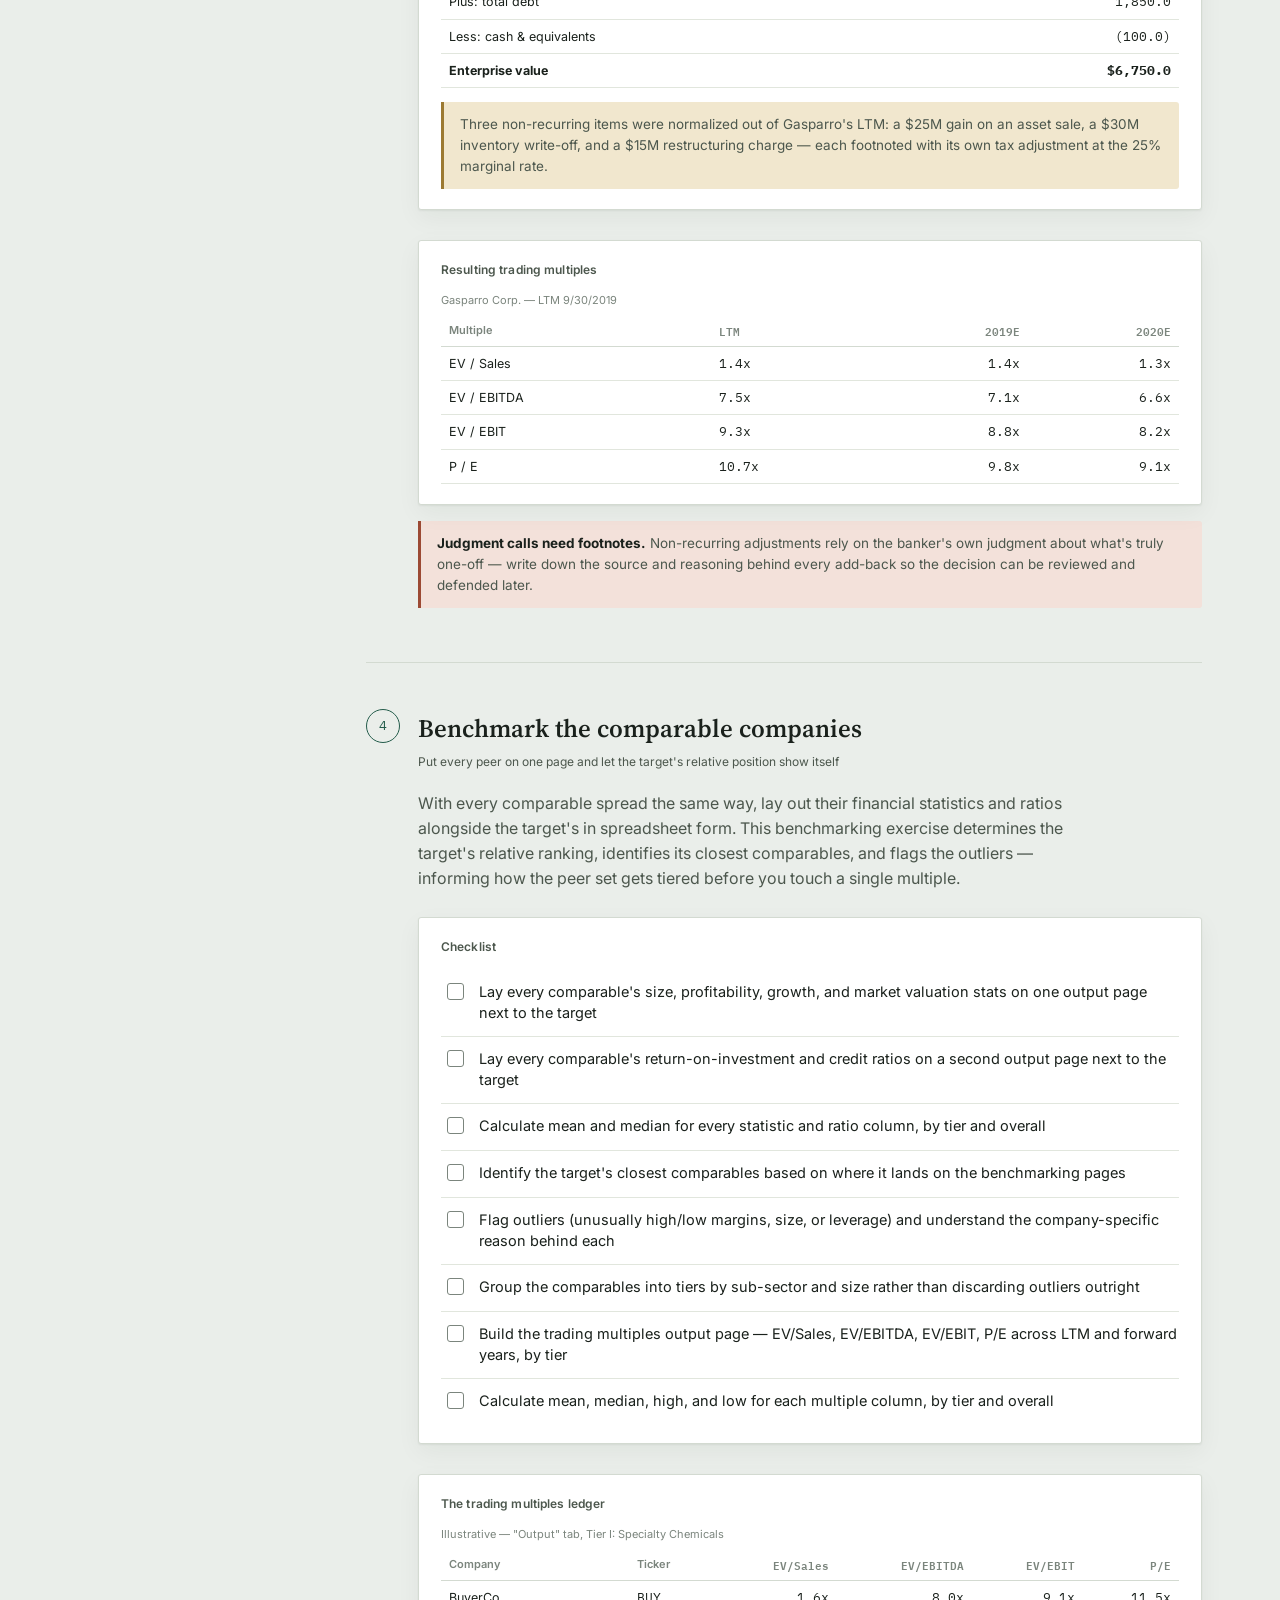
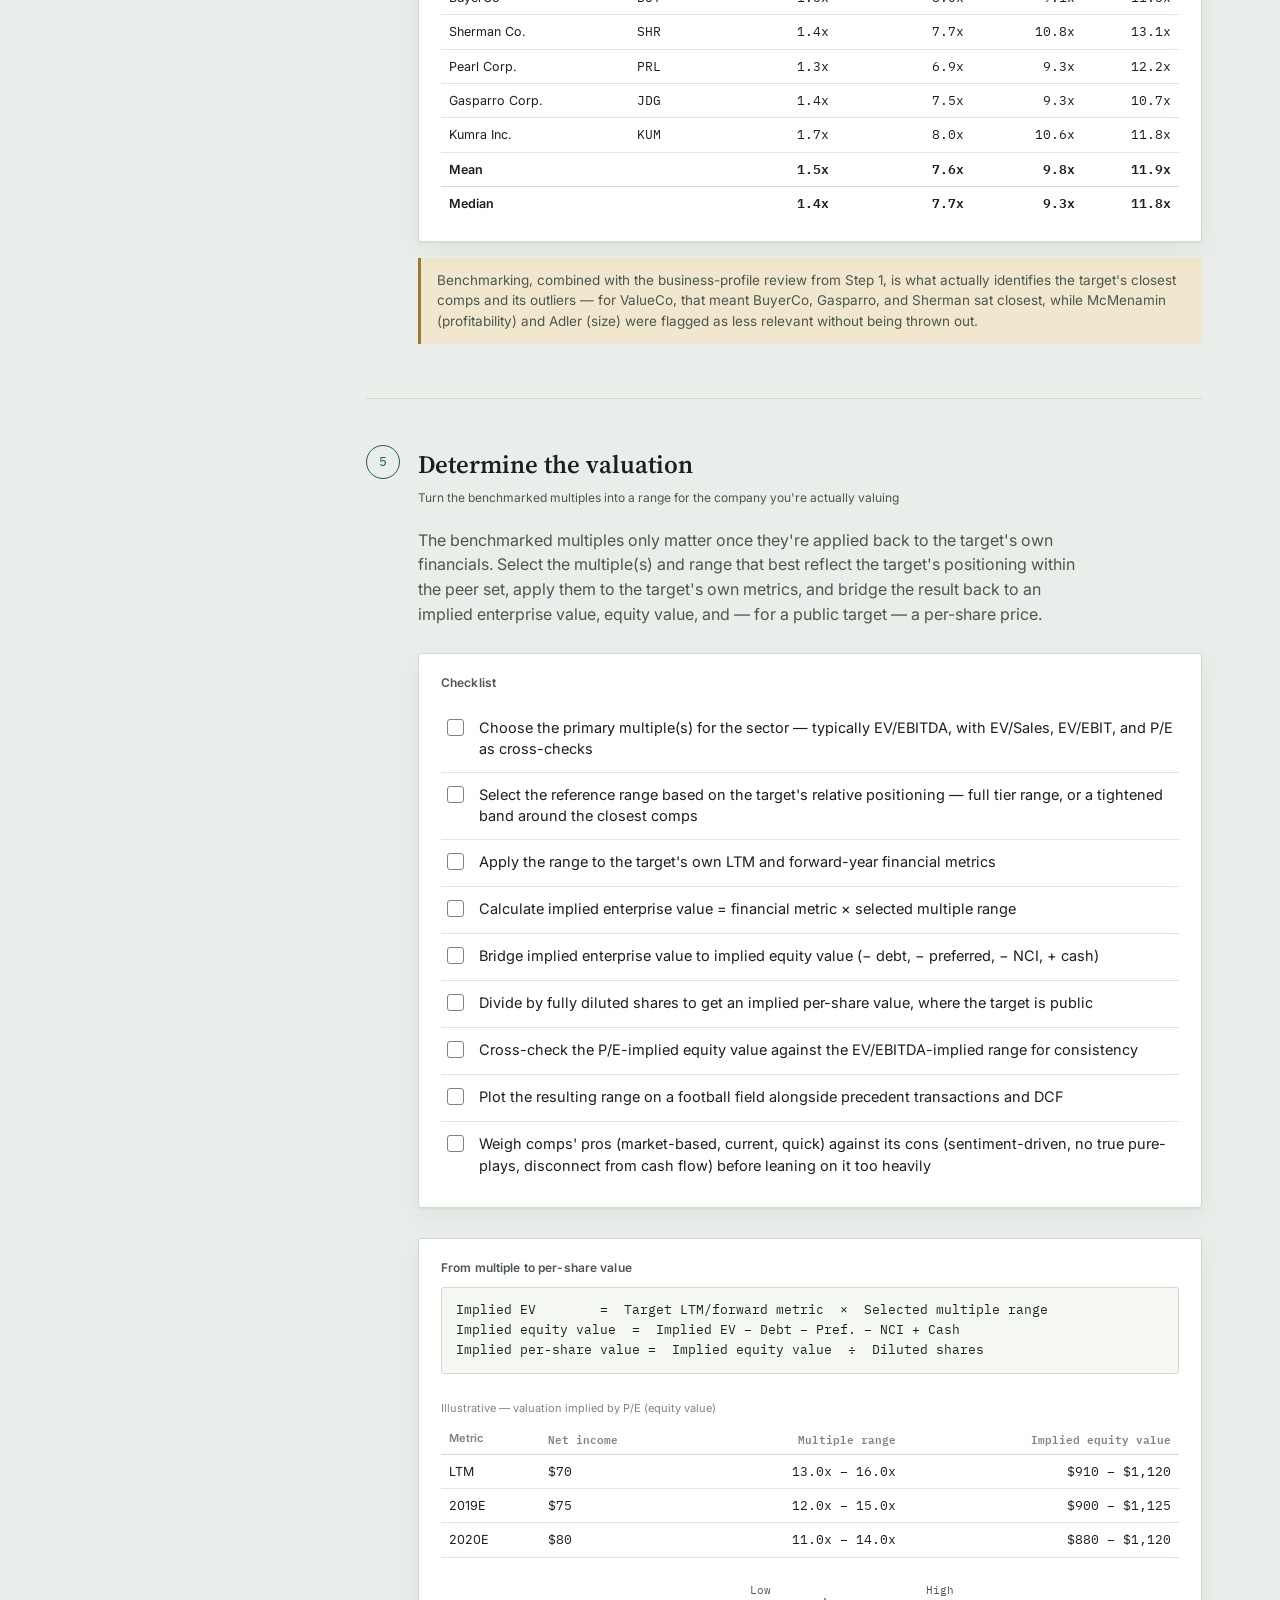
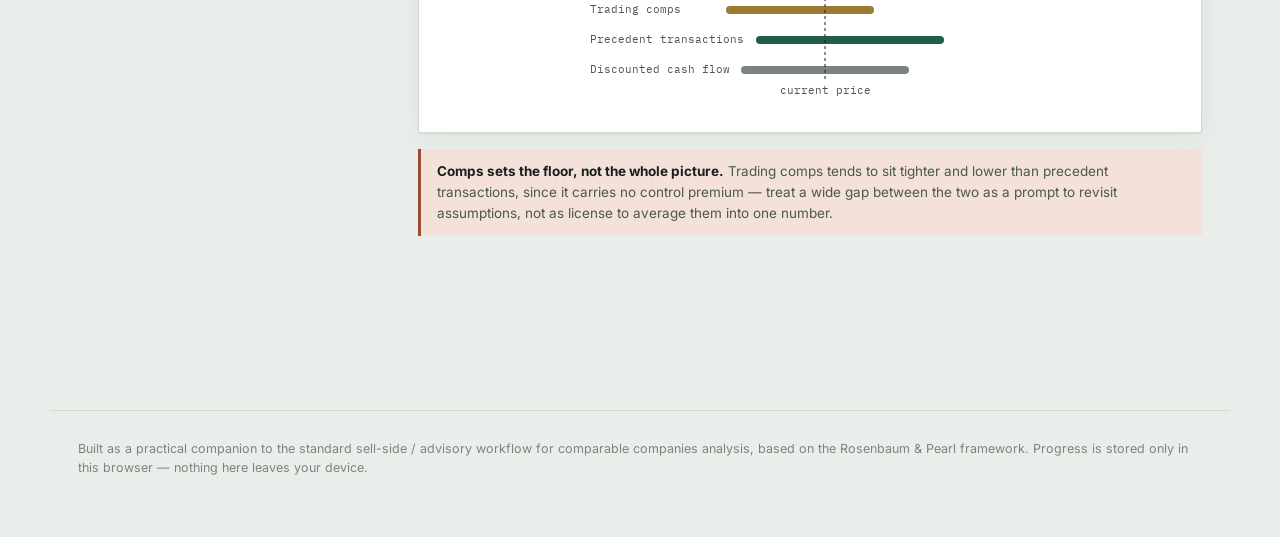
==== commit eb969dbc: "Modified graphs" ====
--- a/cca.html
+++ b/cca.html
@@ -4,6 +4,7 @@
 <meta charset="UTF-8">
 <meta name="viewport" content="width=device-width, initial-scale=1.0">
 <title>Comparable Companies Analysis — A Working Guide</title>
+<link rel="icon" type="image/png" href="money.png">
 <link rel="preconnect" href="https://fonts.googleapis.com">
 <link rel="preconnect" href="https://fonts.gstatic.com" crossorigin>
 <link href="https://fonts.googleapis.com/css2?family=Source+Serif+4:opsz,wght@8..60,400;8..60,500;8..60,600;8..60,700&family=IBM+Plex+Mono:wght@400;500;600&family=Inter:wght@400;500;600;700&display=swap" rel="stylesheet">
@@ -203,8 +204,12 @@
   .panel{
     background: var(--panel); border:1px solid var(--line); border-radius: var(--radius);
     box-shadow: var(--shadow); padding: 20px 22px;
+    display:flex; flex-direction:column;
   }
   .panel h4{ font-size: 12px; text-transform: none; letter-spacing:.01em; color: var(--ink-soft); font-family:'Inter',sans-serif; font-weight:600; }
+  .panel > svg[role="img"]{
+    display:block; width:100%; max-width:460px; margin: 14px auto 0; height:auto; align-self:center;
+  }
 
   .checklist{ list-style:none; margin: 14px 0 0; padding:0; display:flex; flex-direction:column; gap: 2px; }
   .checklist li{ border-top: 1px solid var(--line-soft); }
@@ -262,6 +267,7 @@
   .source-list{ margin: 12px 0 0; padding-left: 18px; color: var(--ink-soft); font-size: 13.5px; }
   .source-list li{ margin-bottom: 4px; }
 
+  svg[role="img"]{ display:block; width:100%; max-width:460px; margin:14px auto 0; height:auto; }
   svg text{ font-family:'IBM Plex Mono', monospace; }
 
   footer{
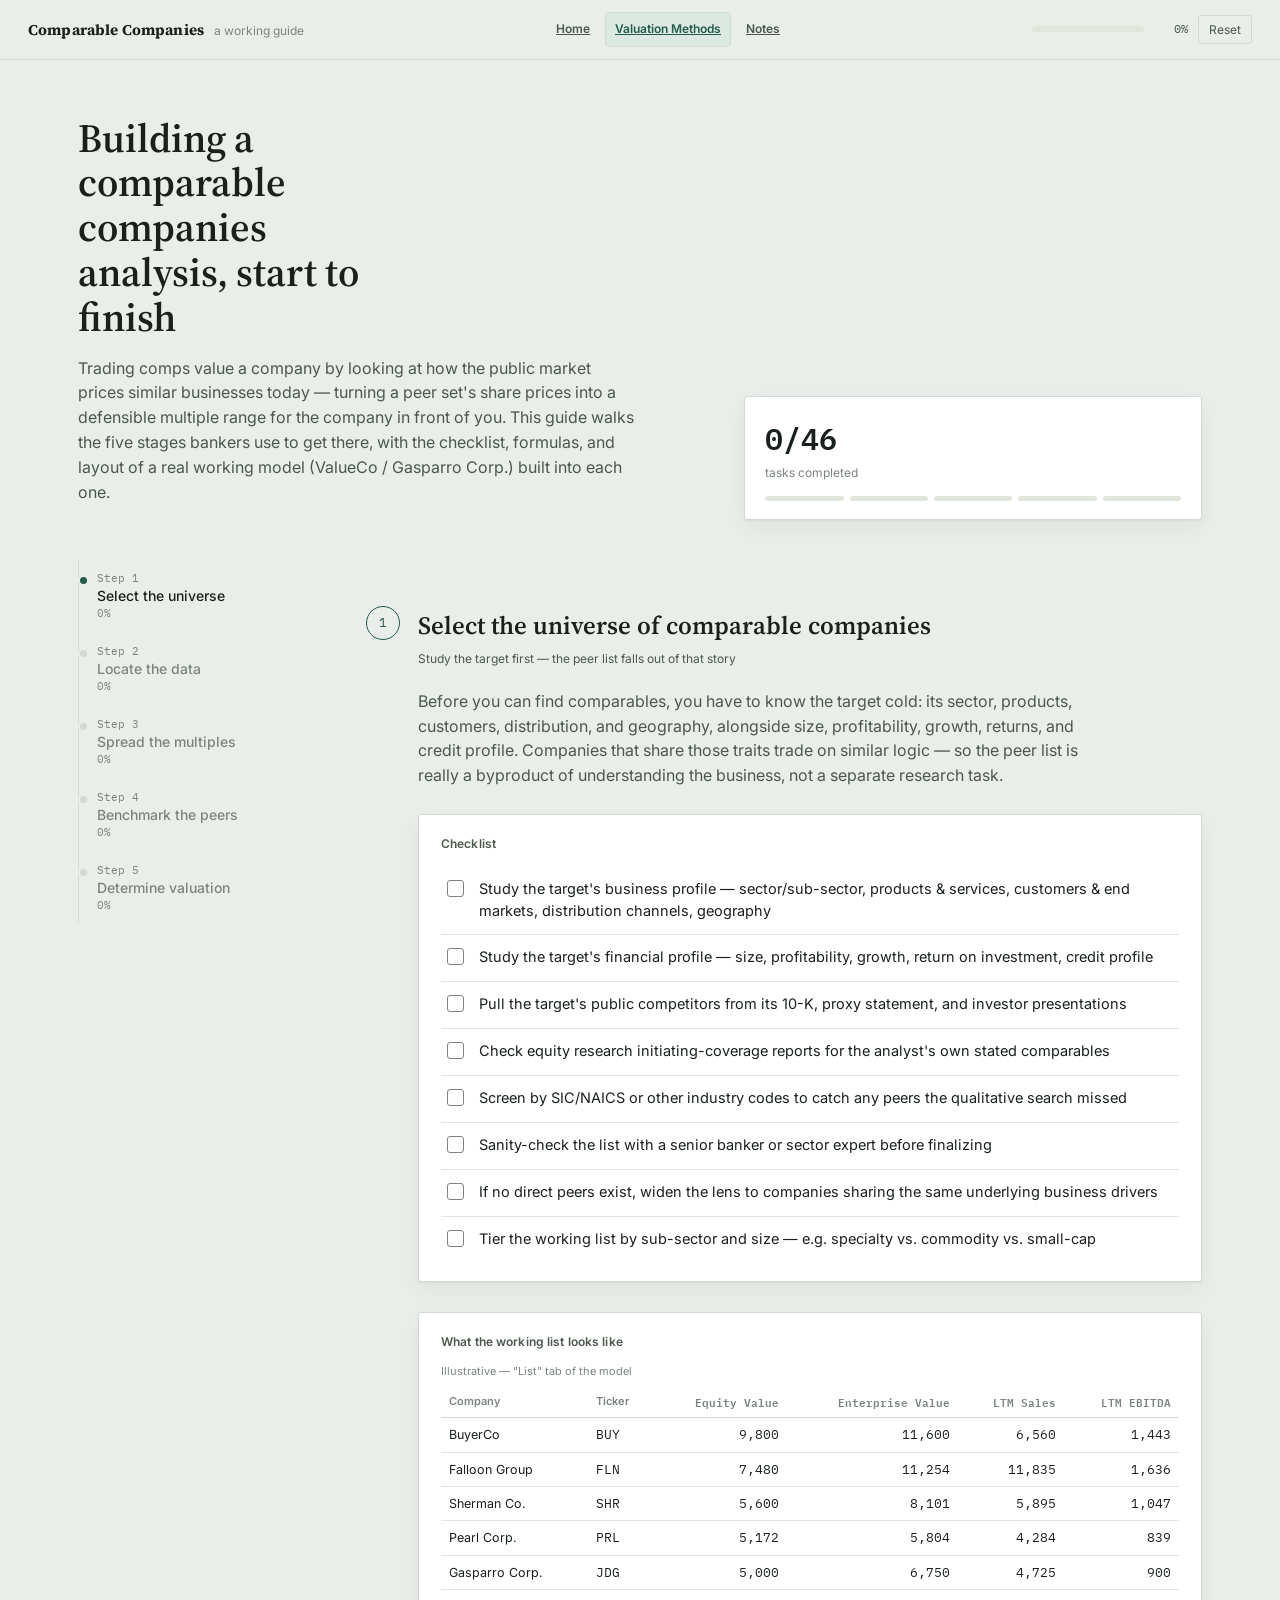
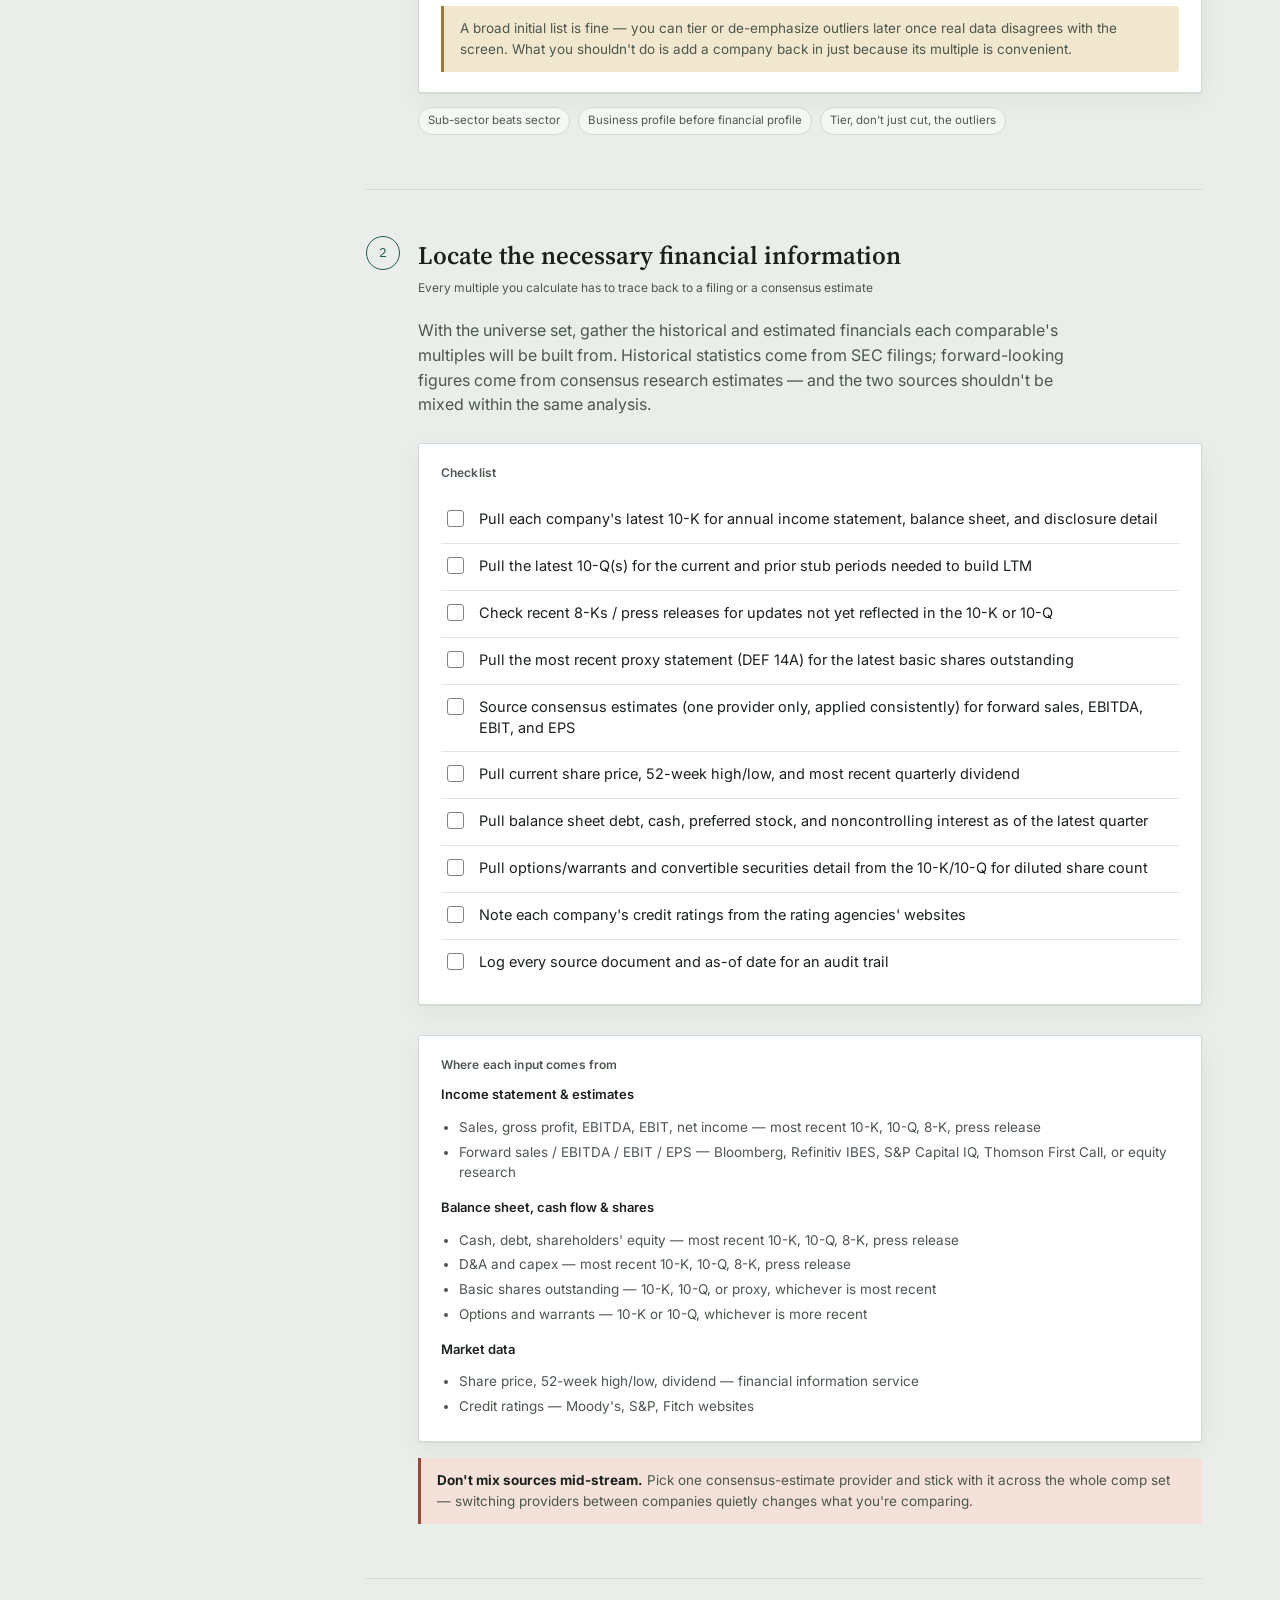
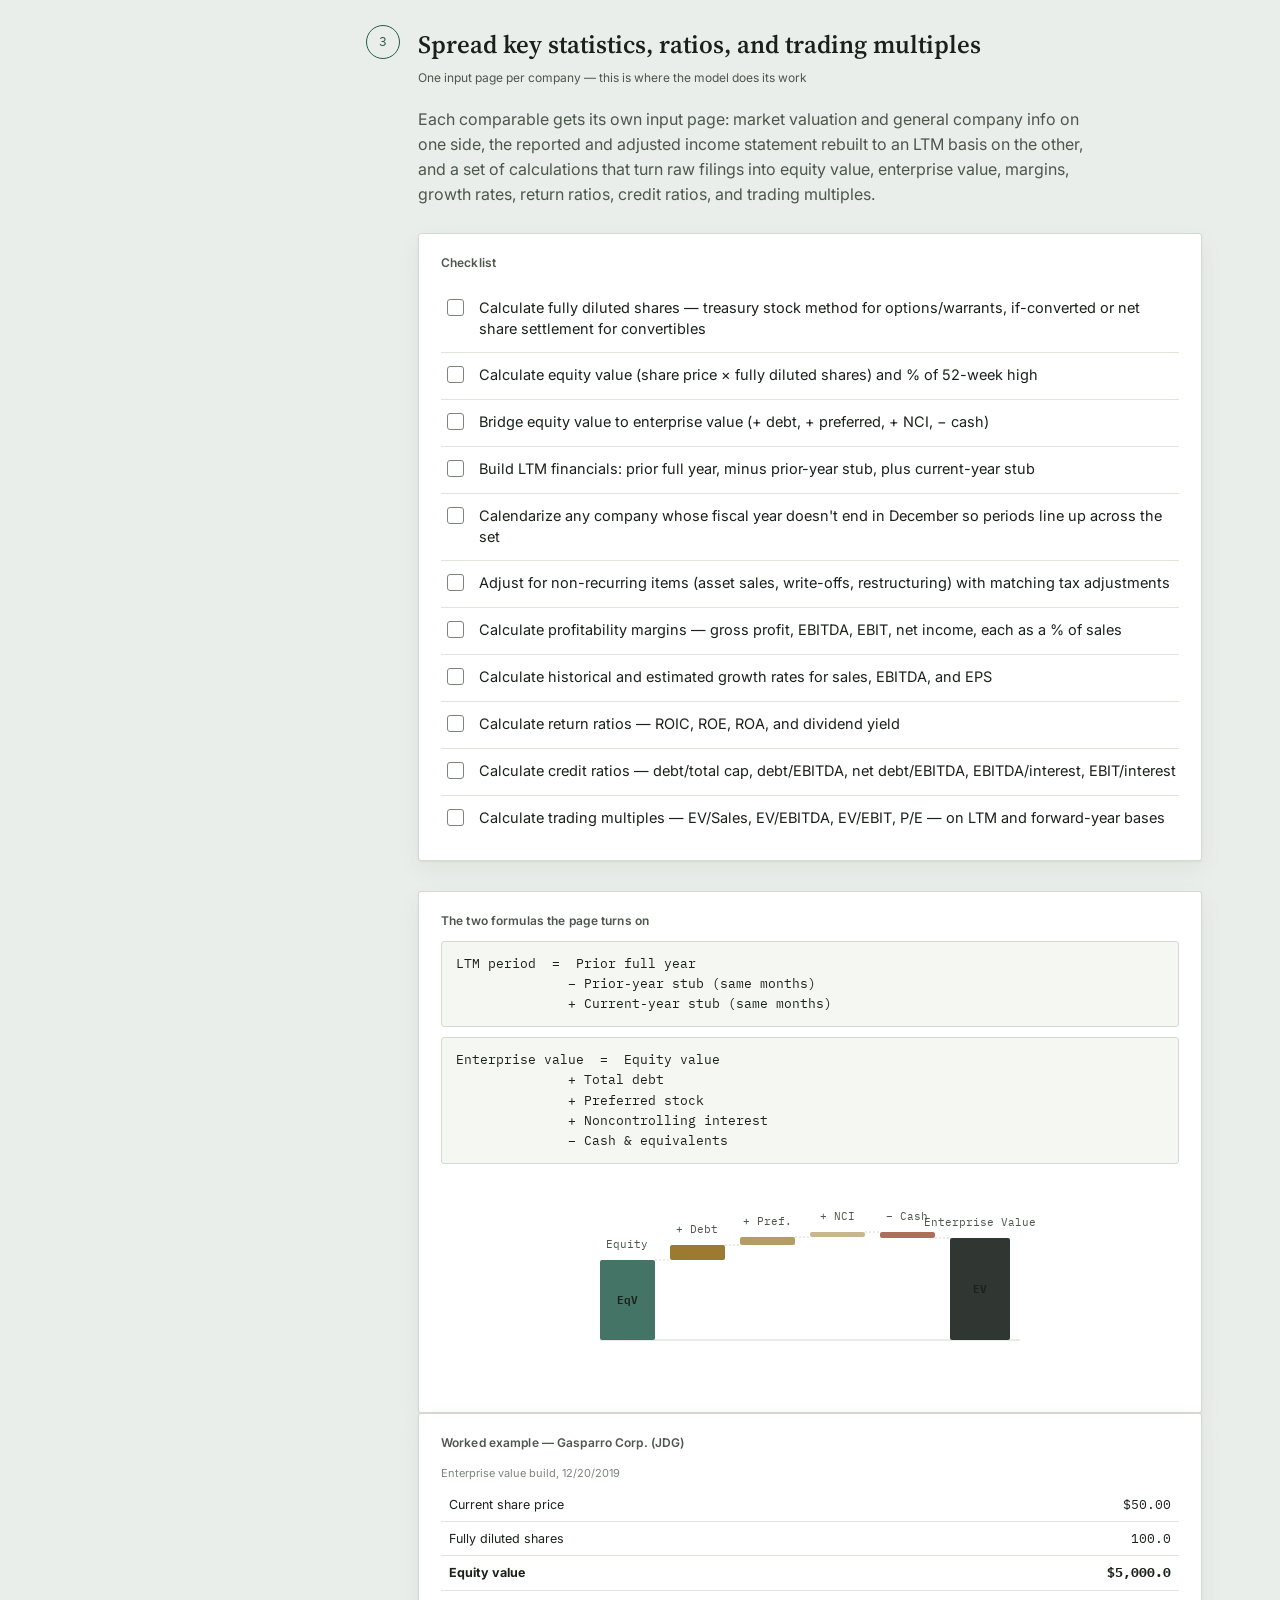
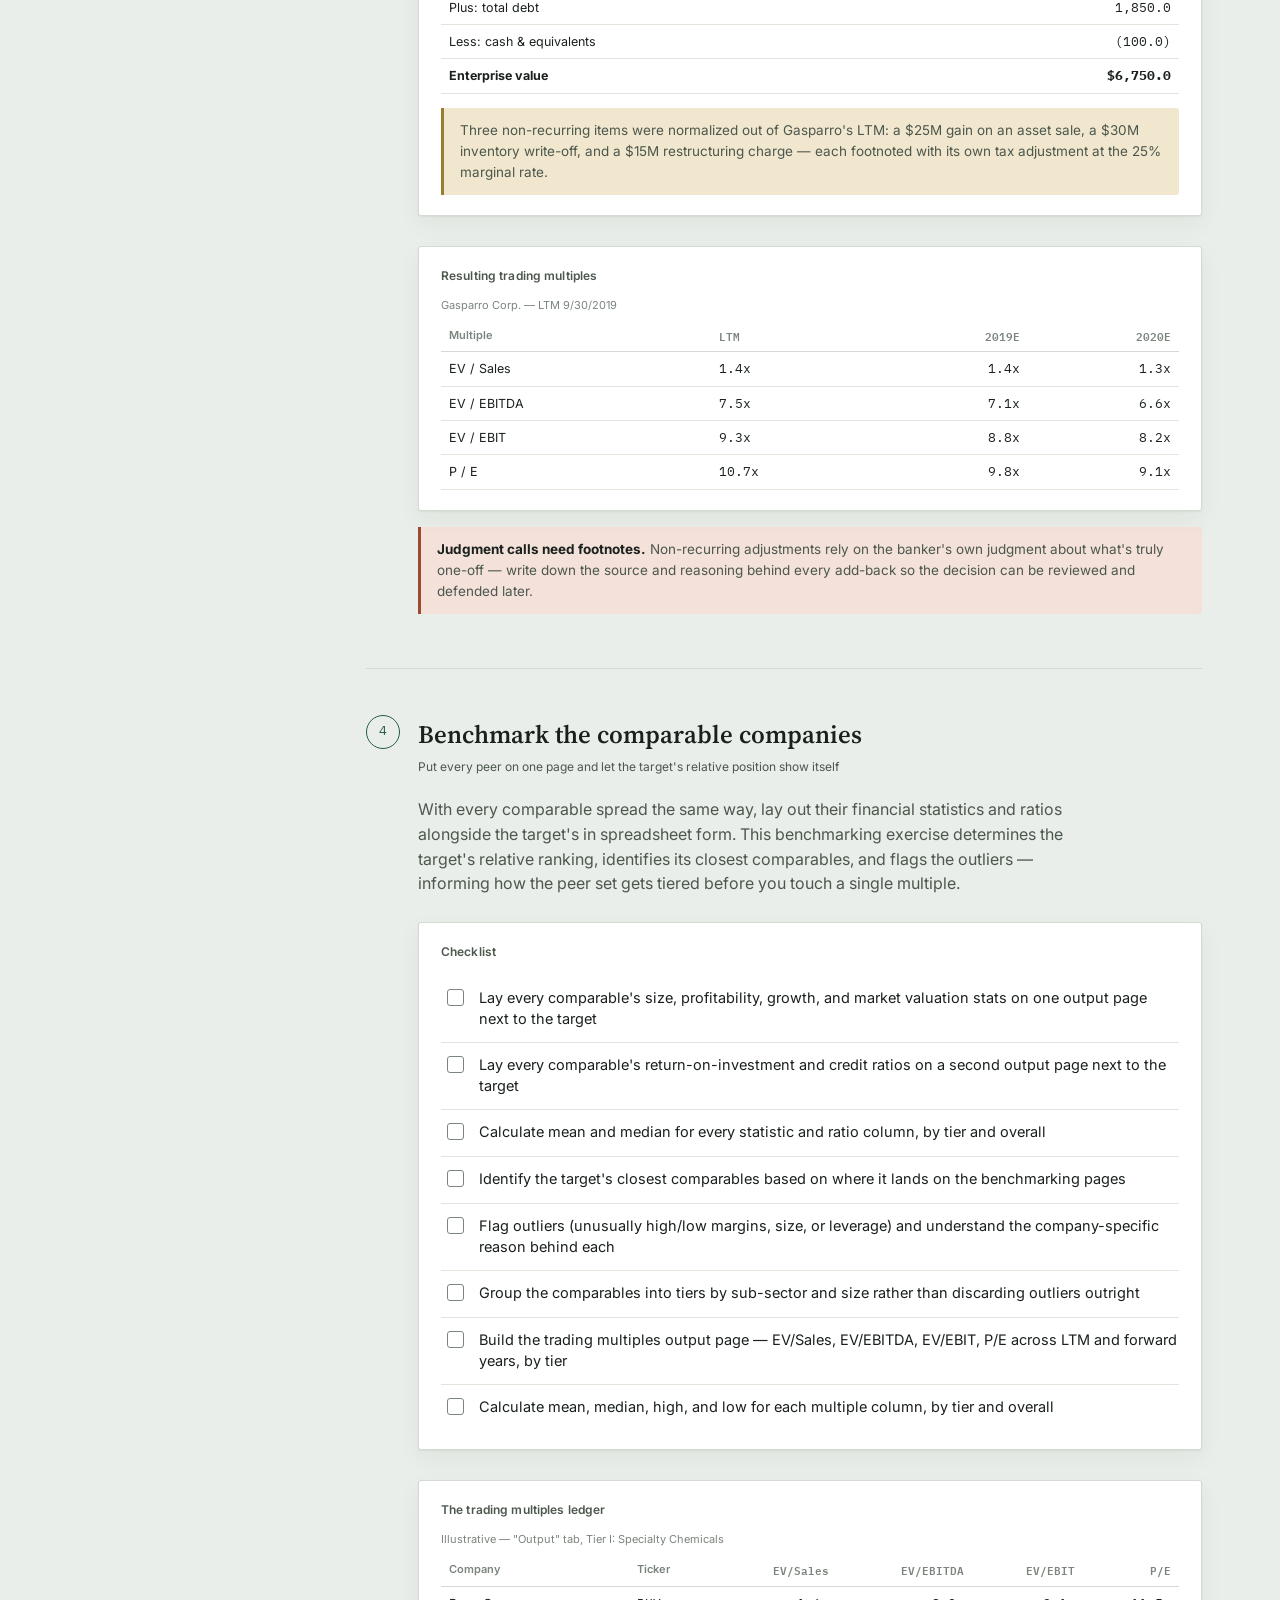
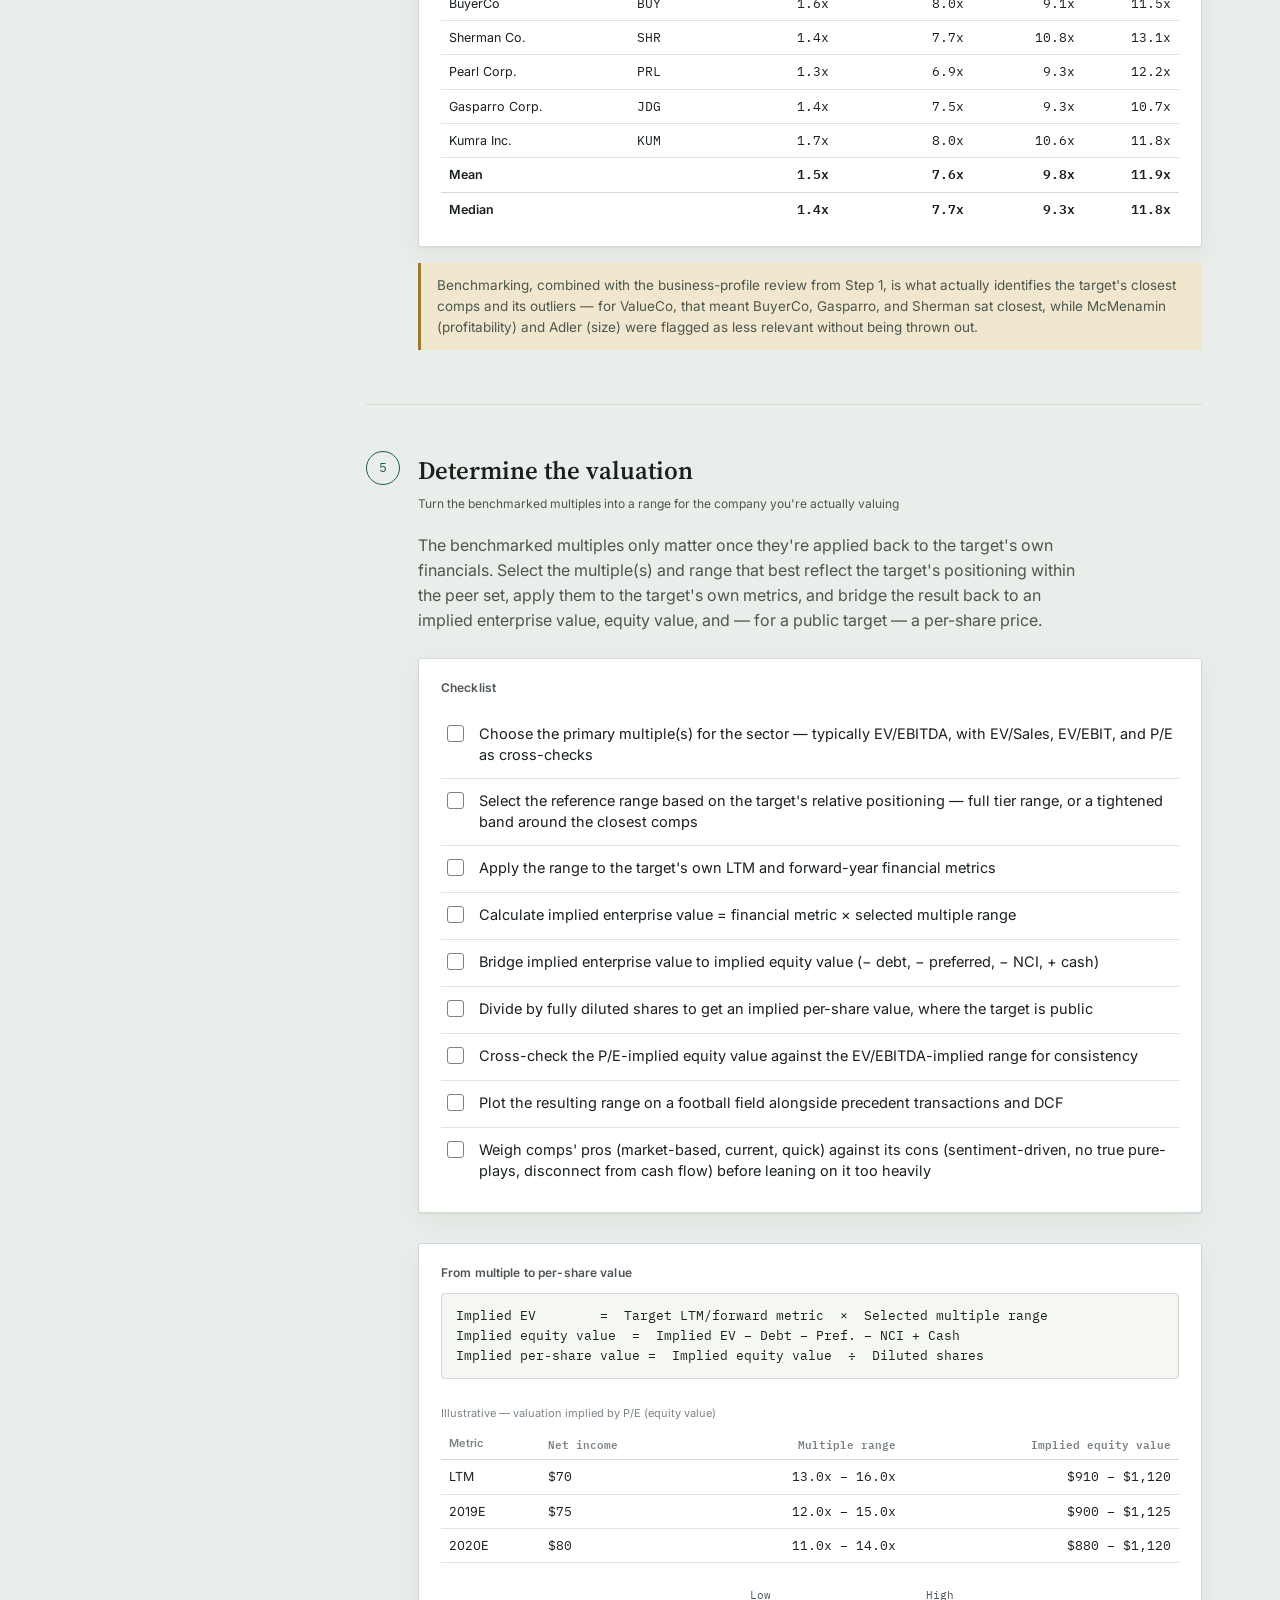
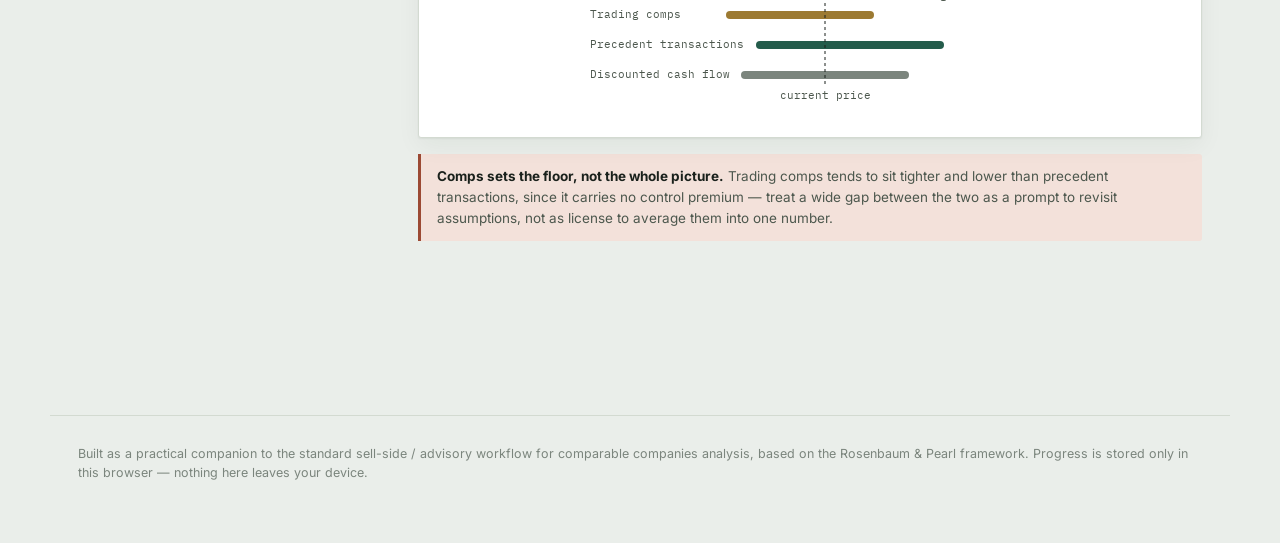
==== commit 88fbf943: "Damodaran Notes" ====
--- a/cca.html
+++ b/cca.html
@@ -105,6 +105,9 @@
     border-bottom: 1px solid var(--line);
   }
   .topbar-brand{ display:flex; align-items:baseline; gap:10px; }
+  .site-nav{ display:flex; align-items:center; gap:5px; }
+  .site-nav a{ color:var(--ink-soft); font-size:12px; font-weight:600; padding:7px 9px; border:1px solid transparent; border-radius:var(--radius); white-space:nowrap; }
+  .site-nav a:hover,.site-nav a[aria-current="page"]{ color:var(--accent); background:var(--accent-soft); border-color:var(--line); }
   .topbar-brand .mark{
     font-family:'Source Serif 4', serif; font-weight:700; font-size: 15px;
     letter-spacing: .01em;
@@ -276,6 +279,10 @@
   }
 
   @media (max-width: 860px){
+    .topbar{ flex-wrap:wrap; padding:12px 18px; }
+    .topbar-brand{ flex:1; }
+    .site-nav{ order:3; flex-basis:100%; justify-content:center; overflow-x:auto; }
+    .topbar-progress{ min-width:0; flex:1; max-width:240px; }
     .hero{ grid-template-columns: 1fr; padding-top: 34px; }
     .layout{ grid-template-columns: 1fr; }
     nav.rail{
@@ -296,6 +303,11 @@
     <span class="mark">Comparable Companies</span>
     <span class="sub">a working guide</span>
   </div>
+  <nav class="site-nav" aria-label="Main navigation">
+    <a href="index.html">Home</a>
+    <a href="valuation-methodologies.html" aria-current="page">Valuation Methods</a>
+    <a href="notes.html">Notes</a>
+  </nav>
   <div class="topbar-progress">
     <div class="track"><div class="fill" id="topFill"></div></div>
     <span class="pct mono" id="topPct">0%</span>
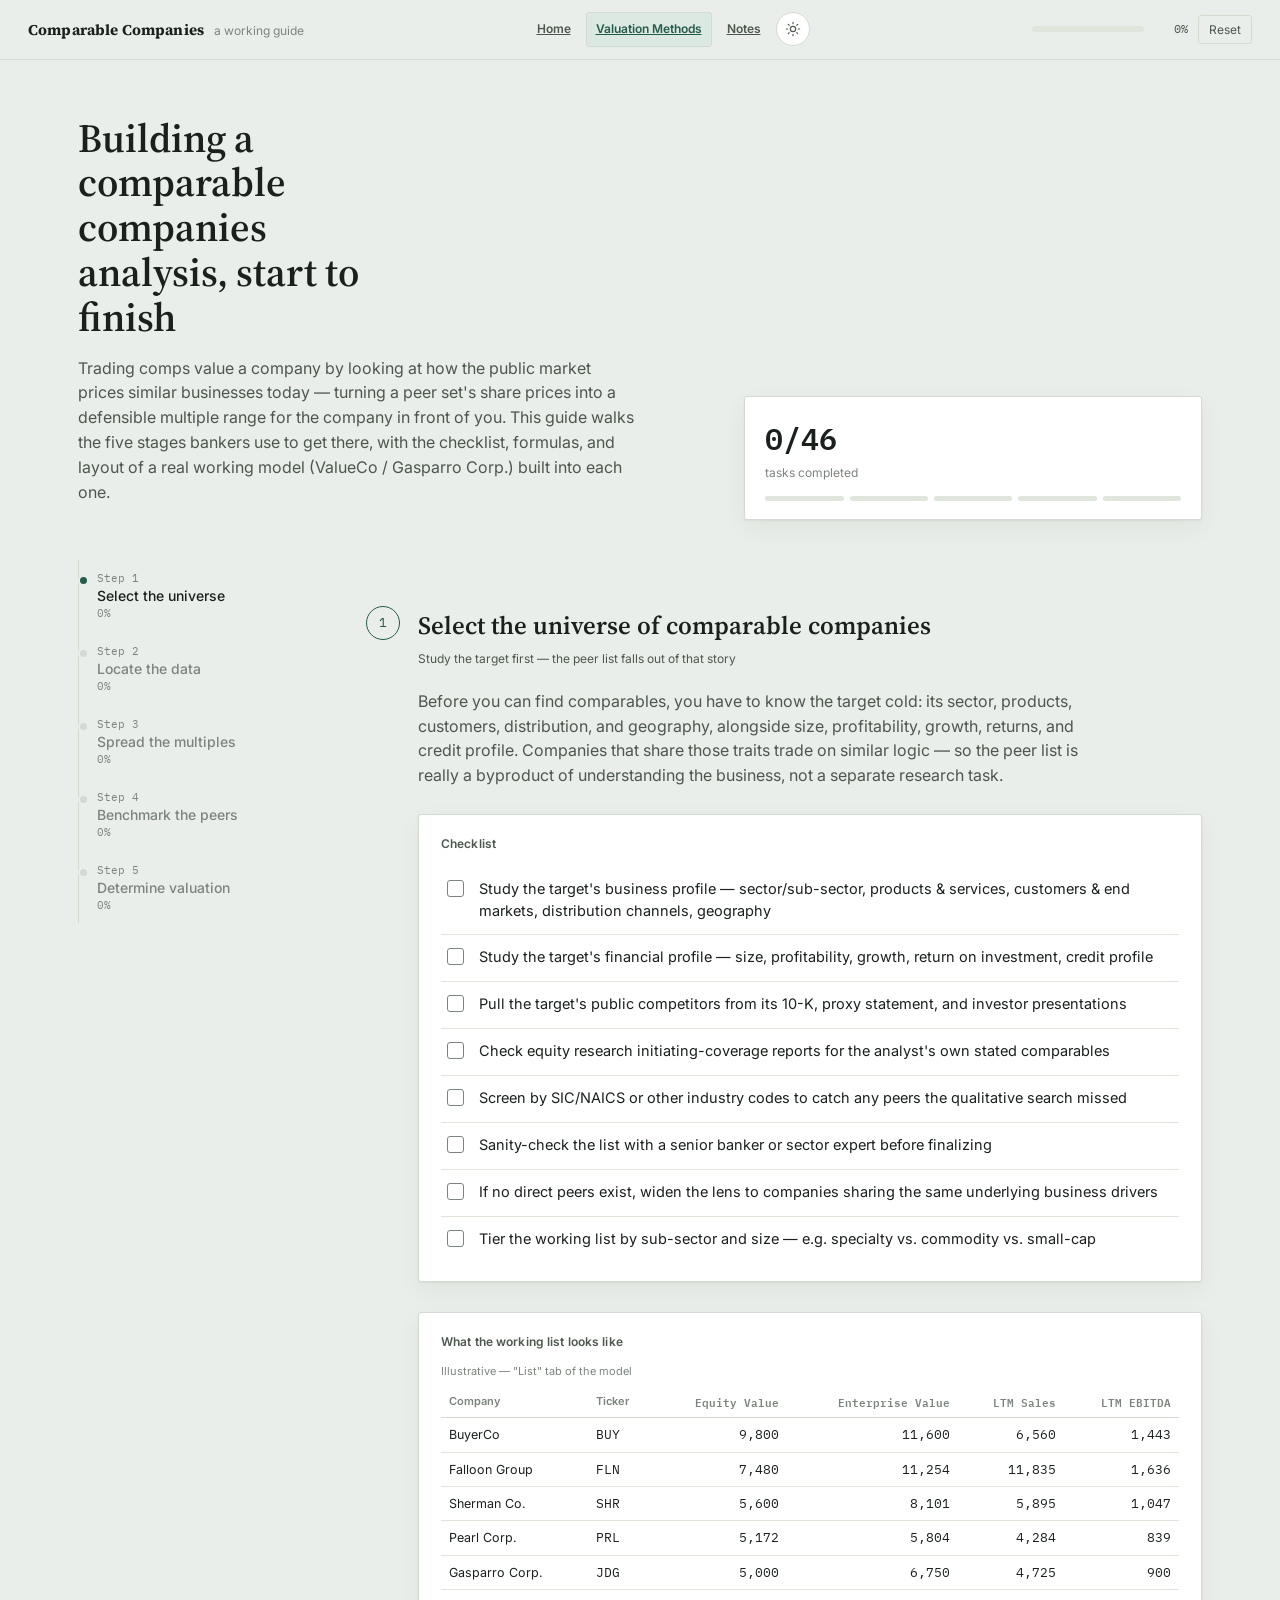
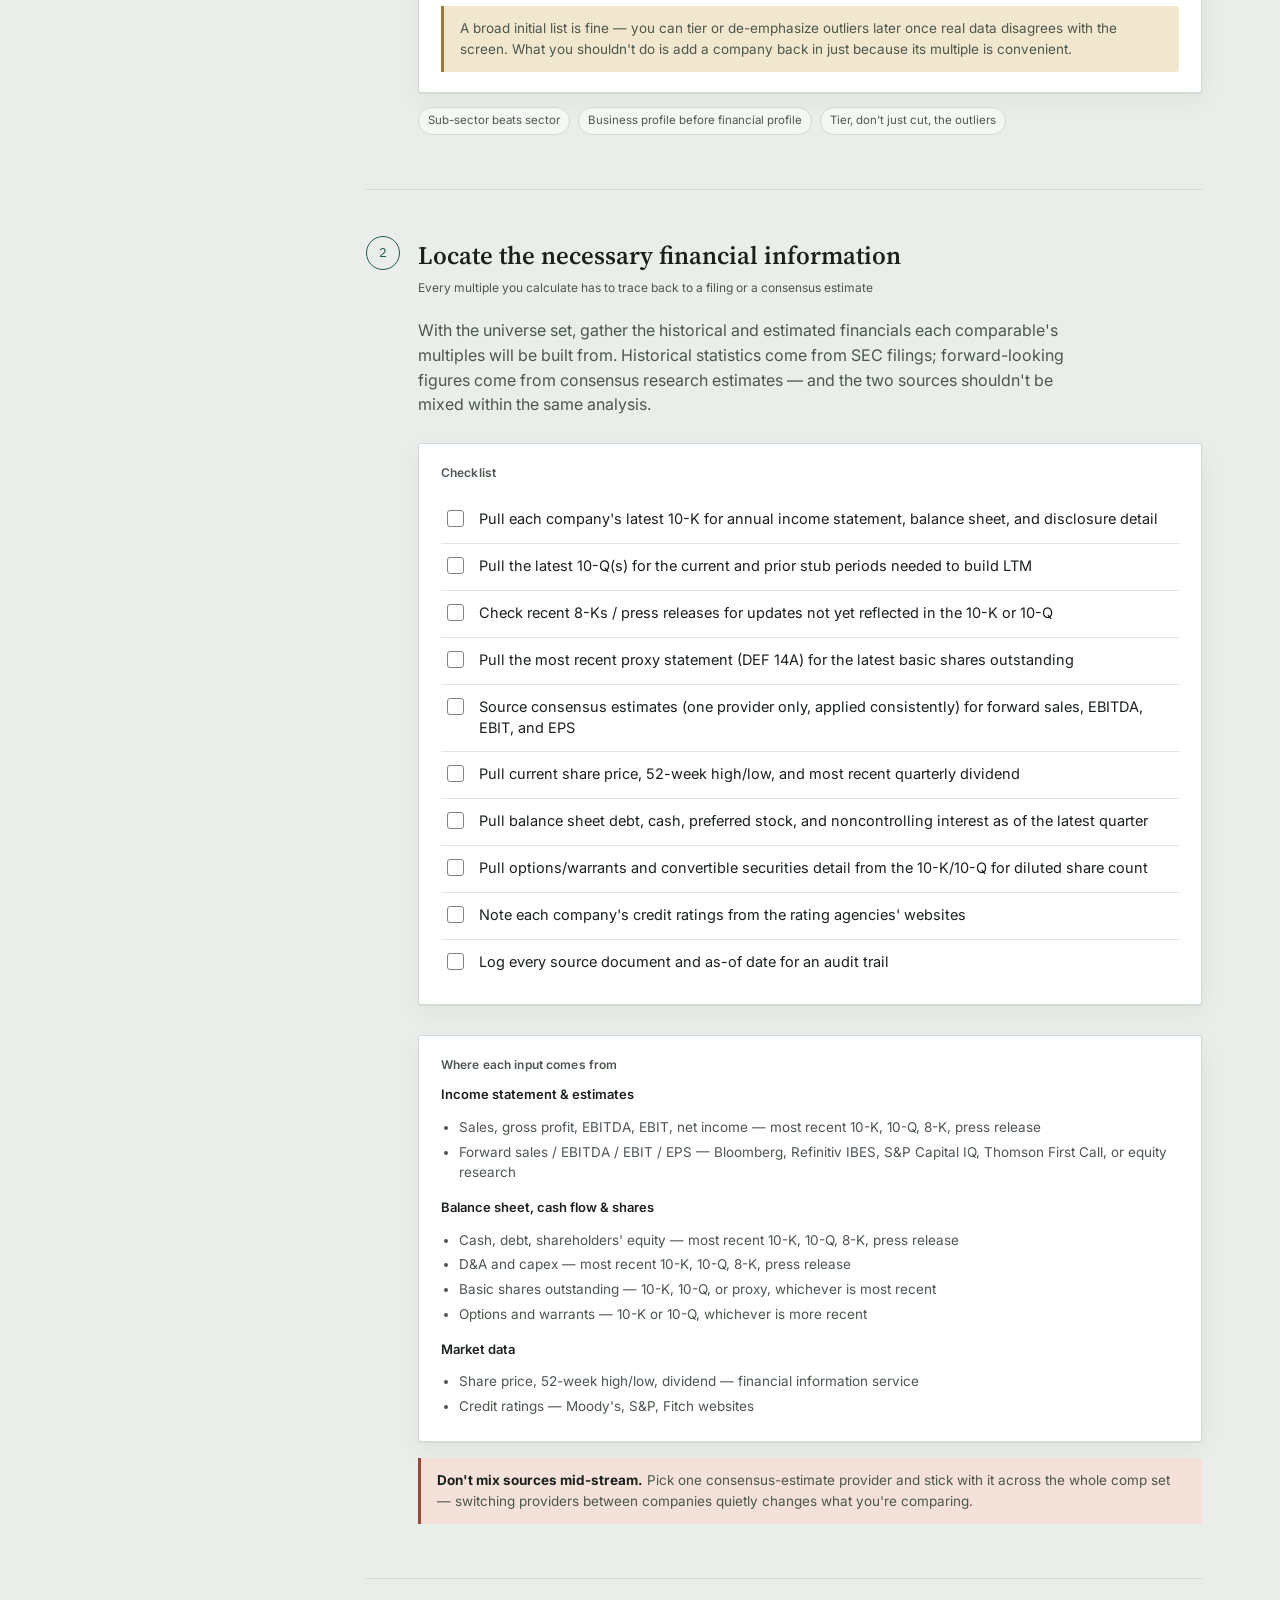
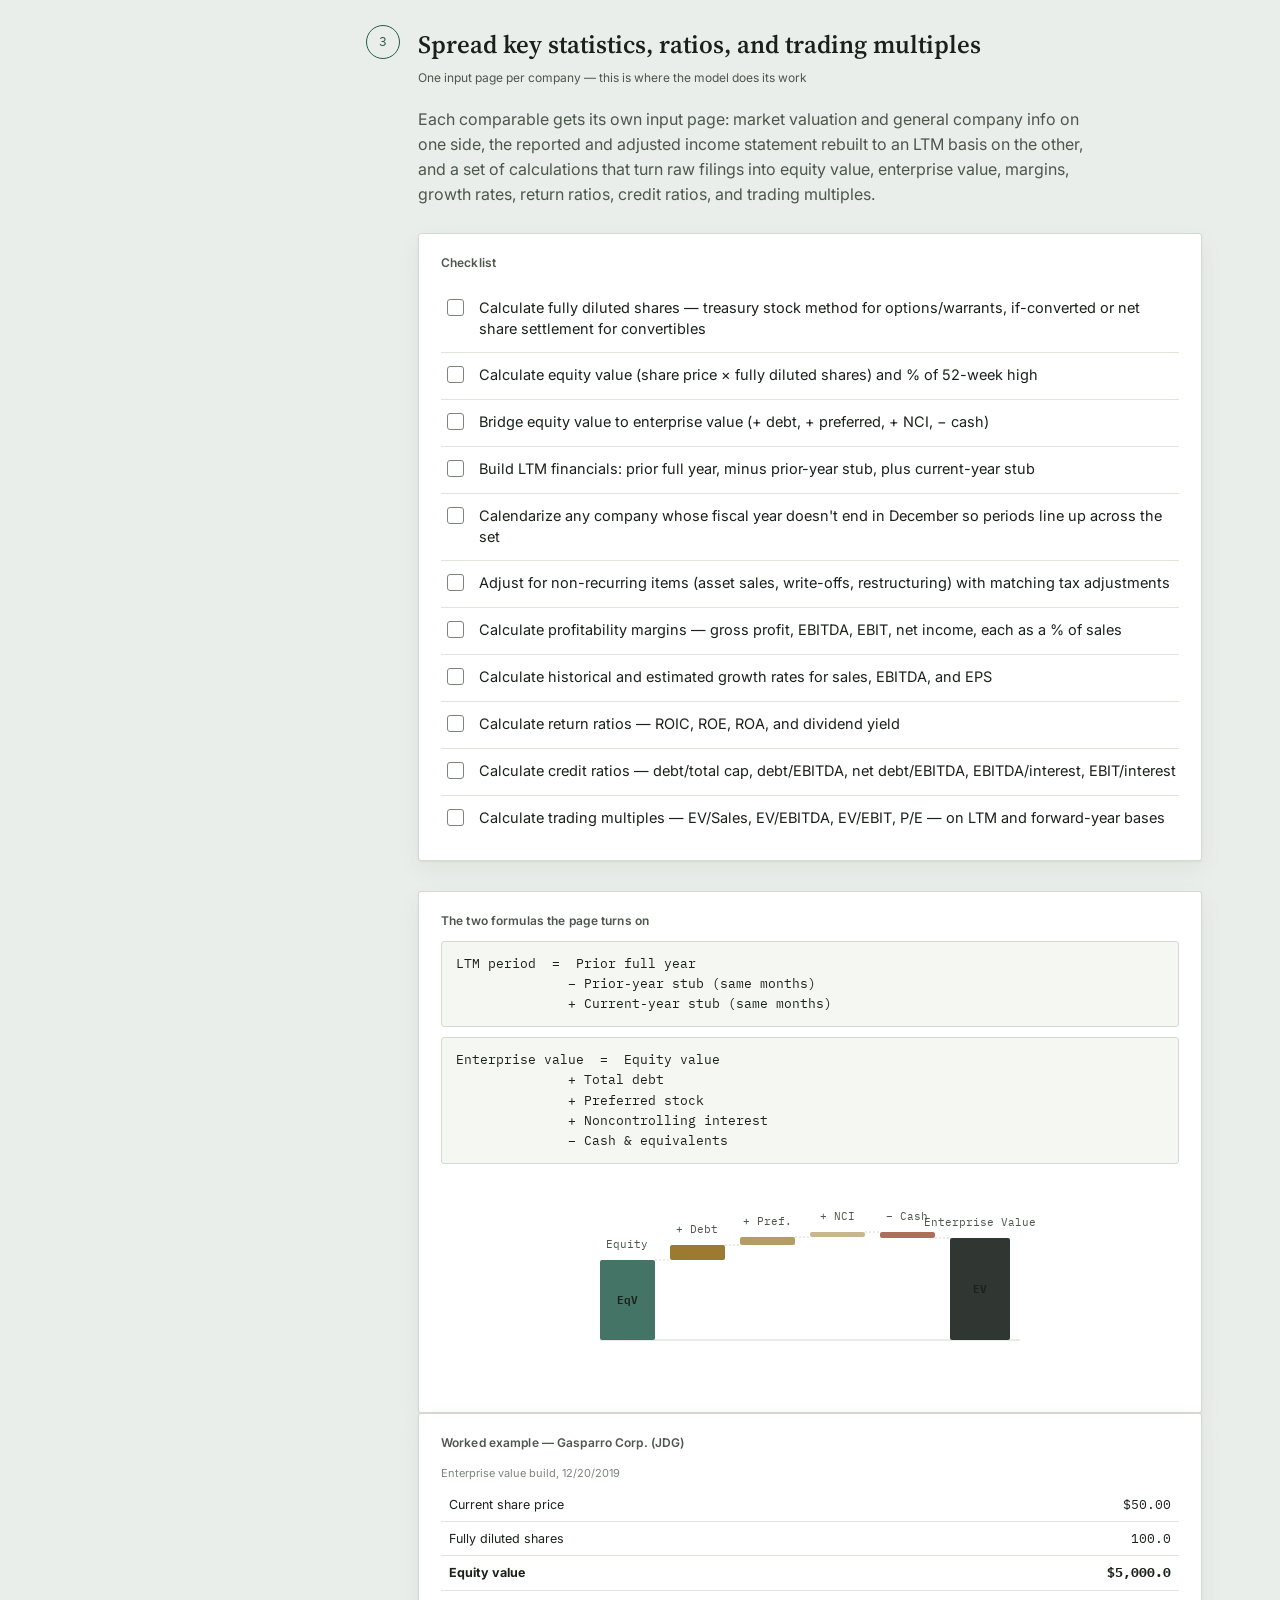
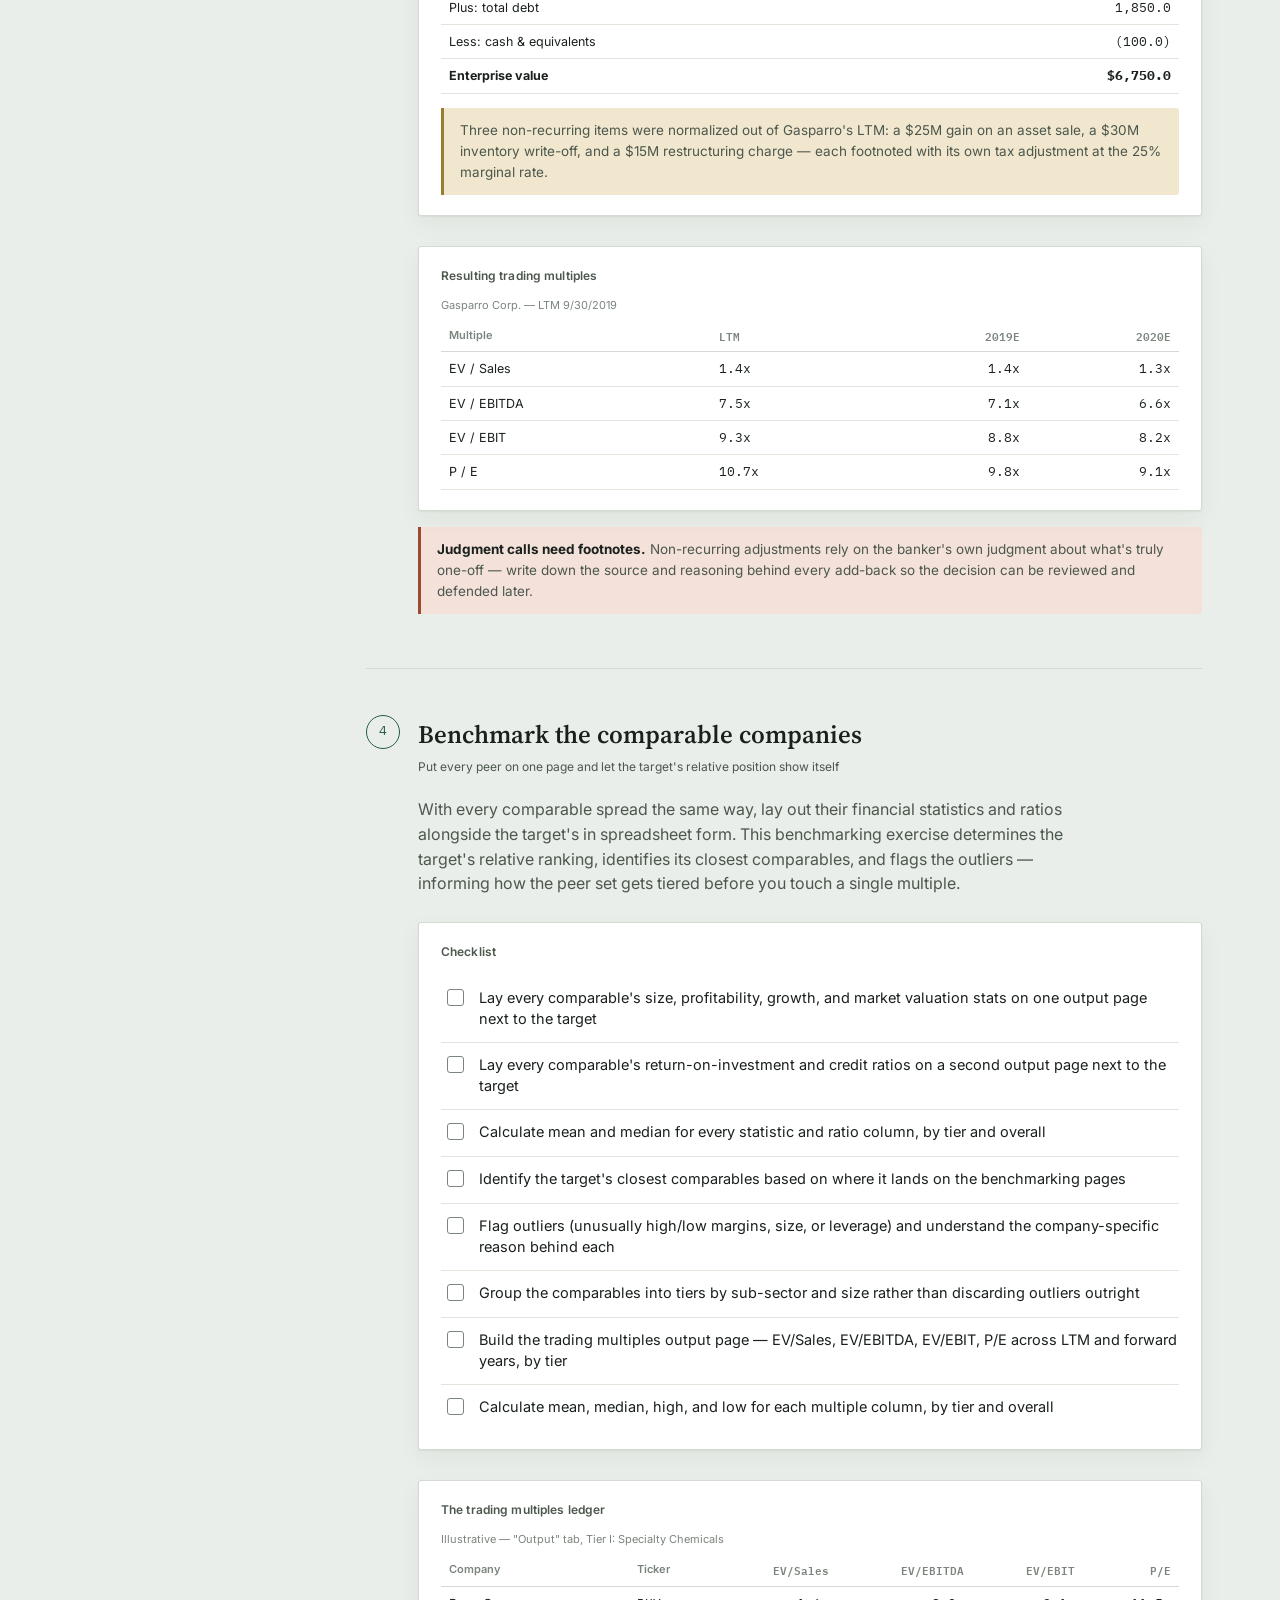
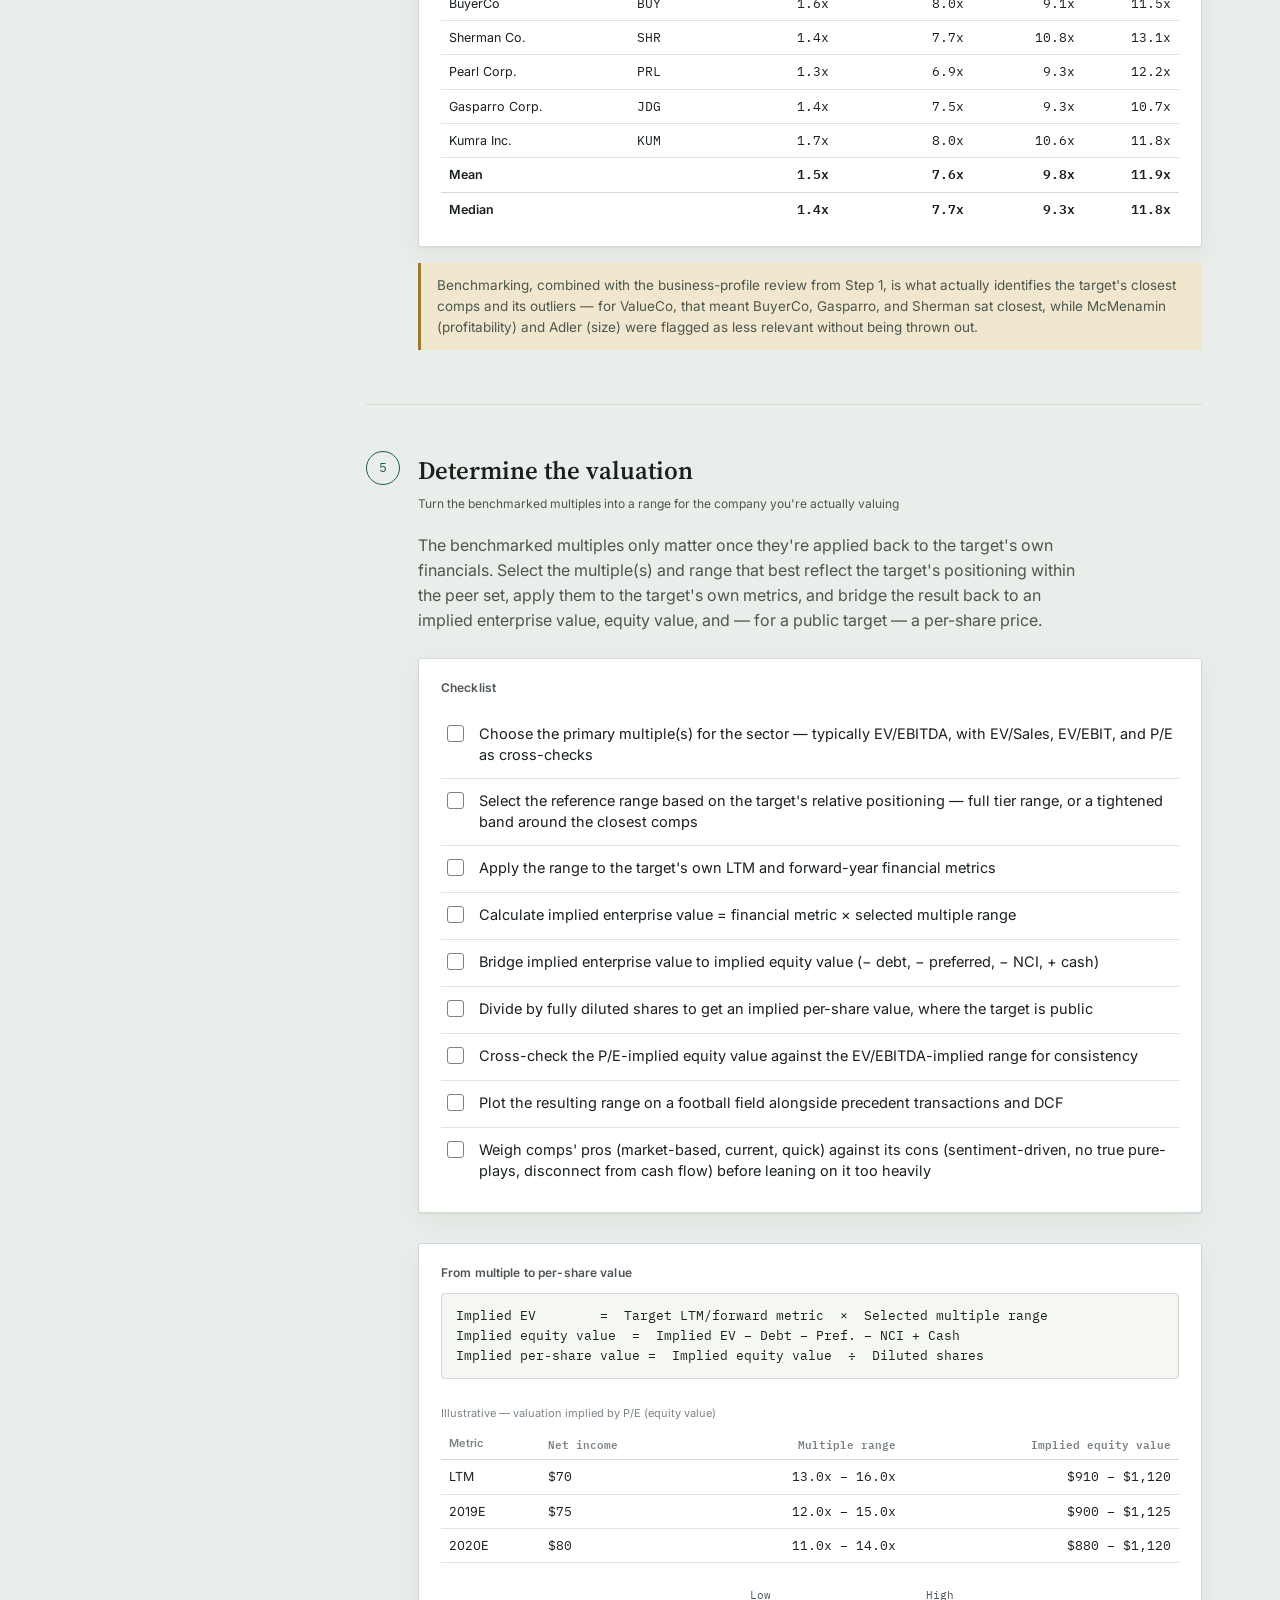
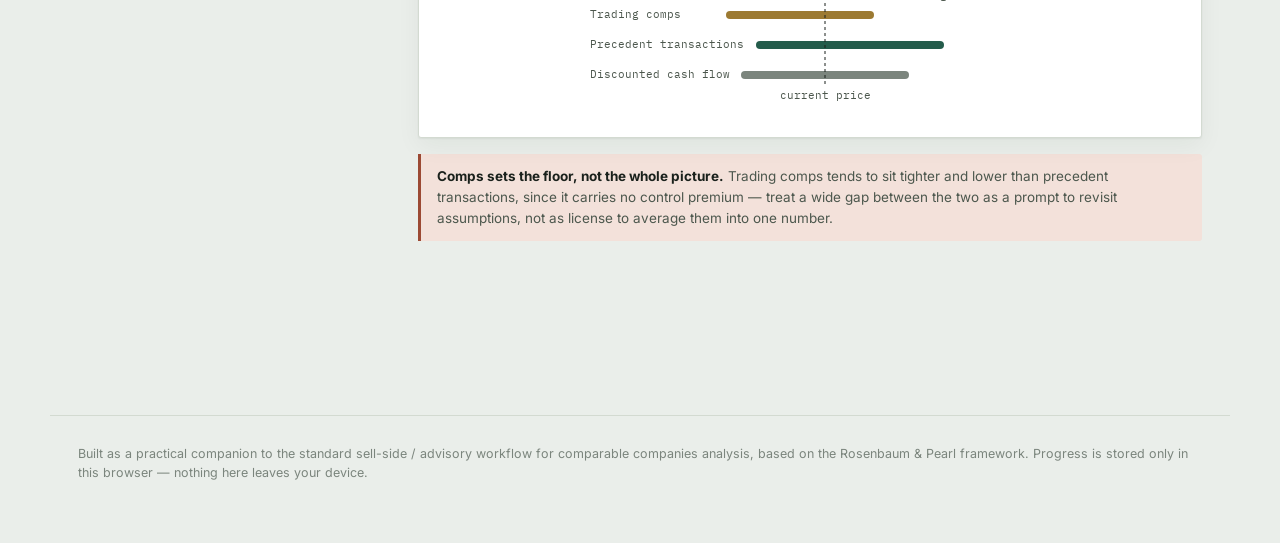
==== commit 77648b07: "Added Light Mode Default" ====
--- a/cca.html
+++ b/cca.html
@@ -28,28 +28,9 @@
     --rust-soft:  #F3E1DA;
     --shadow:     0 1px 2px rgba(20,30,22,.06), 0 8px 24px rgba(20,30,22,.05);
     --radius:     3px;
-  }
-
-  :root:not([data-theme="light"]){
-    @media (prefers-color-scheme: dark){
-      --paper:      #12160F;
-      --paper-2:    #171C15;
-      --panel:      #1B211A;
-      --ink:        #EAEFE8;
-      --ink-soft:   #B7C1B4;
-      --muted:      #7F8A7D;
-      --line:       #2A322A;
-      --line-soft:  #232A21;
-      --accent:     #6FBE9F;
-      --accent-ink: #0E1310;
-      --accent-soft:#1F3D33;
-      --gold:       #D3B15F;
-      --gold-soft:  #332A15;
-      --rust:       #D98E75;
-      --rust-soft:  #3A241C;
-      --shadow:     0 1px 2px rgba(0,0,0,.4), 0 8px 24px rgba(0,0,0,.35);
-    }
-  }
+    color-scheme: light;
+  }
+
   :root[data-theme="dark"]{
     --paper:      #12160F;
     --paper-2:    #171C15;
@@ -67,6 +48,7 @@
     --rust:       #D98E75;
     --rust-soft:  #3A241C;
     --shadow:     0 1px 2px rgba(0,0,0,.4), 0 8px 24px rgba(0,0,0,.35);
+    color-scheme: dark;
   }
 
   *{ box-sizing: border-box; }
@@ -281,7 +263,8 @@
   @media (max-width: 860px){
     .topbar{ flex-wrap:wrap; padding:12px 18px; }
     .topbar-brand{ flex:1; }
-    .site-nav{ order:3; flex-basis:100%; justify-content:center; overflow-x:auto; }
+    .site-nav{ order:3; flex-basis:100%; justify-content:center; overflow-x:auto; gap:2px; }
+    .site-nav a{ padding:5px 6px; }
     .topbar-progress{ min-width:0; flex:1; max-width:240px; }
     .hero{ grid-template-columns: 1fr; padding-top: 34px; }
     .layout{ grid-template-columns: 1fr; }
@@ -295,6 +278,8 @@
     .hero h1{ font-size:30px; }
   }
 </style>
+<link rel="stylesheet" href="theme.css">
+<script src="theme.js"></script>
 </head>
 <body>
 
@@ -307,6 +292,10 @@
     <a href="index.html">Home</a>
     <a href="valuation-methodologies.html" aria-current="page">Valuation Methods</a>
     <a href="notes.html">Notes</a>
+    <button class="theme-toggle" type="button" data-theme-toggle aria-label="Switch to light mode" title="Switch to light mode" aria-pressed="true">
+      <svg class="theme-icon-sun" viewBox="0 0 24 24" aria-hidden="true"><circle cx="12" cy="12" r="4"/><path d="M12 2v2m0 16v2M4.93 4.93l1.42 1.42m11.3 11.3 1.42 1.42M2 12h2m16 0h2M4.93 19.07l1.42-1.42m11.3-11.3 1.42-1.42"/></svg>
+      <svg class="theme-icon-moon" viewBox="0 0 24 24" aria-hidden="true"><path d="M20.2 15.2A8.5 8.5 0 0 1 8.8 3.8 8.5 8.5 0 1 0 20.2 15.2Z"/></svg>
+    </button>
   </nav>
   <div class="topbar-progress">
     <div class="track"><div class="fill" id="topFill"></div></div>
--- a/theme.css
+++ b/theme.css
@@ -0,0 +1,36 @@
+.theme-toggle{
+  width:34px;
+  height:34px;
+  display:inline-grid;
+  place-items:center;
+  flex:none;
+  padding:0;
+  border:1px solid var(--line);
+  border-radius:50%;
+  background:var(--panel);
+  color:var(--ink-soft);
+  cursor:pointer;
+  transition:background .15s ease,border-color .15s ease,color .15s ease;
+}
+.theme-toggle:hover{
+  background:var(--accent-soft);
+  border-color:var(--accent);
+  color:var(--accent);
+}
+.theme-toggle:focus-visible{
+  outline:2px solid var(--accent);
+  outline-offset:2px;
+}
+.theme-toggle svg{
+  width:16px;
+  height:16px;
+  fill:none;
+  stroke:currentColor;
+  stroke-width:1.7;
+  stroke-linecap:round;
+  stroke-linejoin:round;
+}
+:root[data-theme="dark"] .theme-icon-sun,
+:root[data-theme="light"] .theme-icon-moon{
+  display:none;
+}
